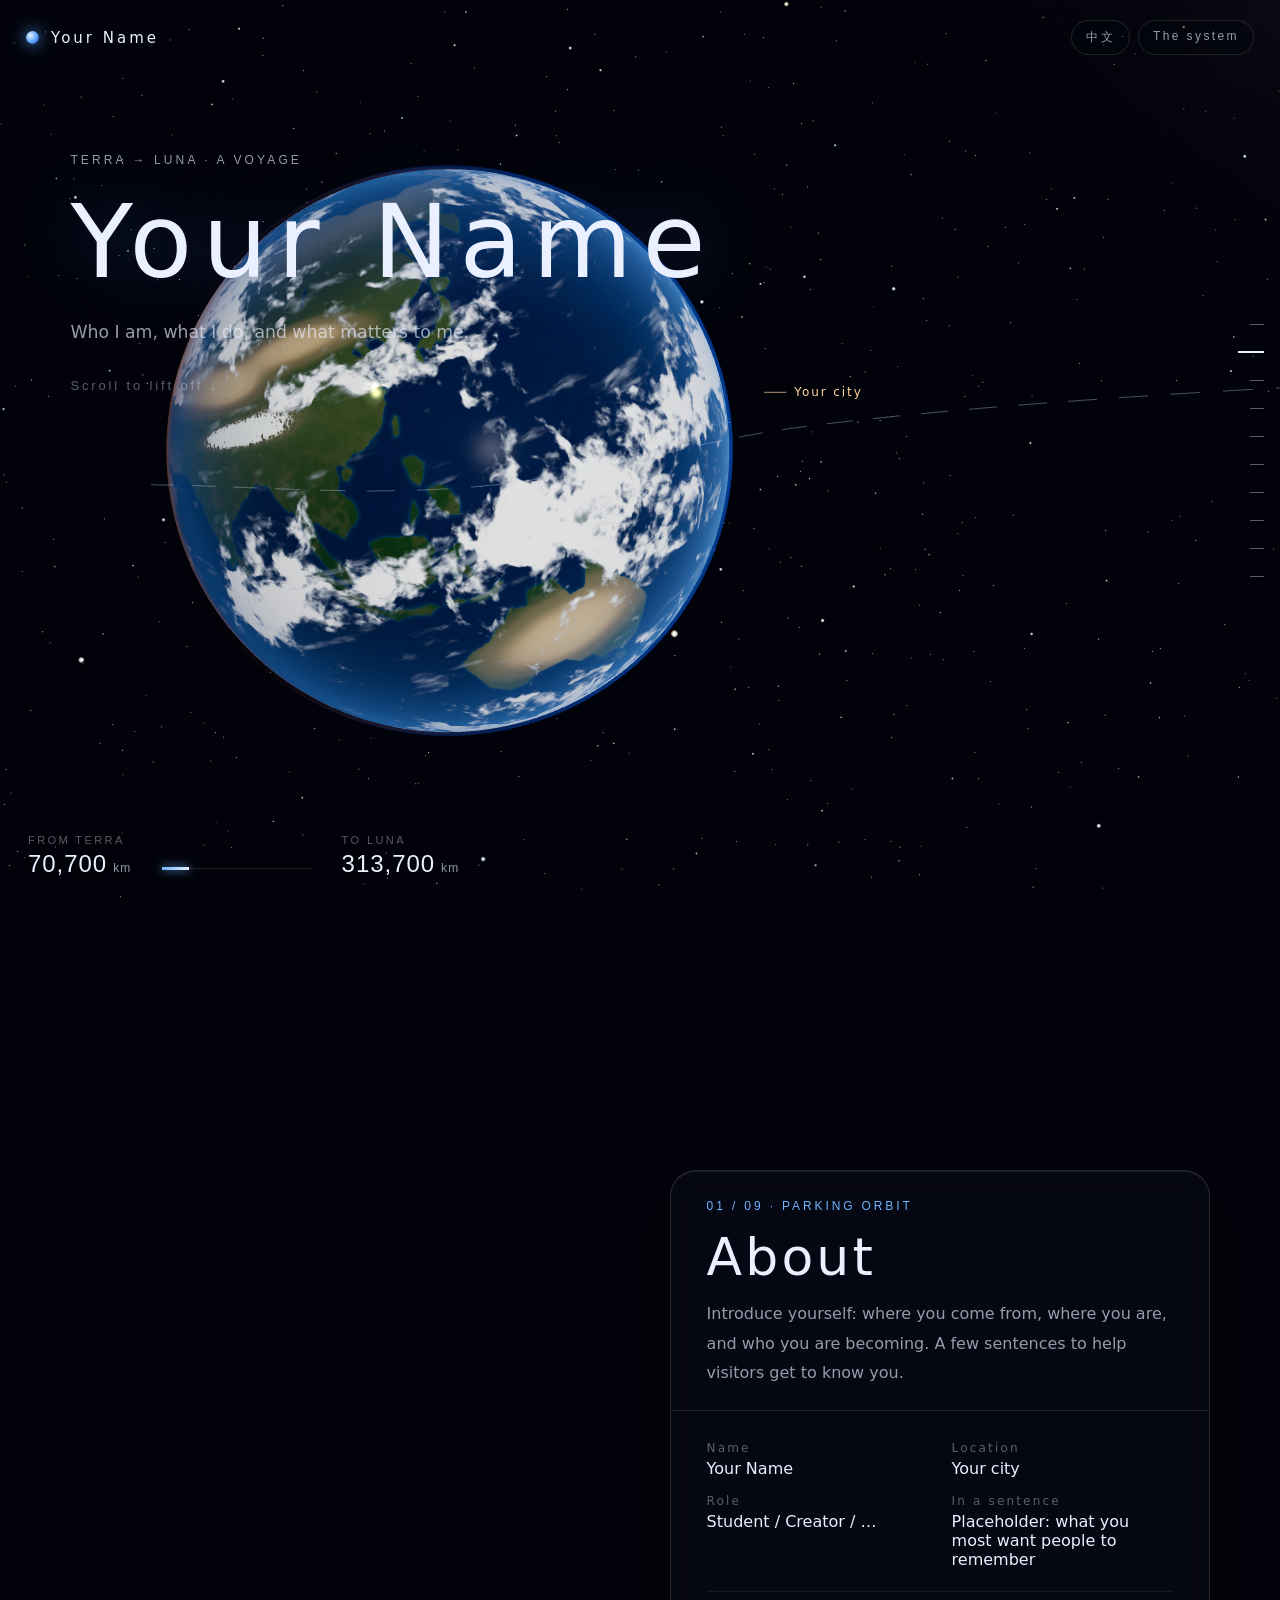
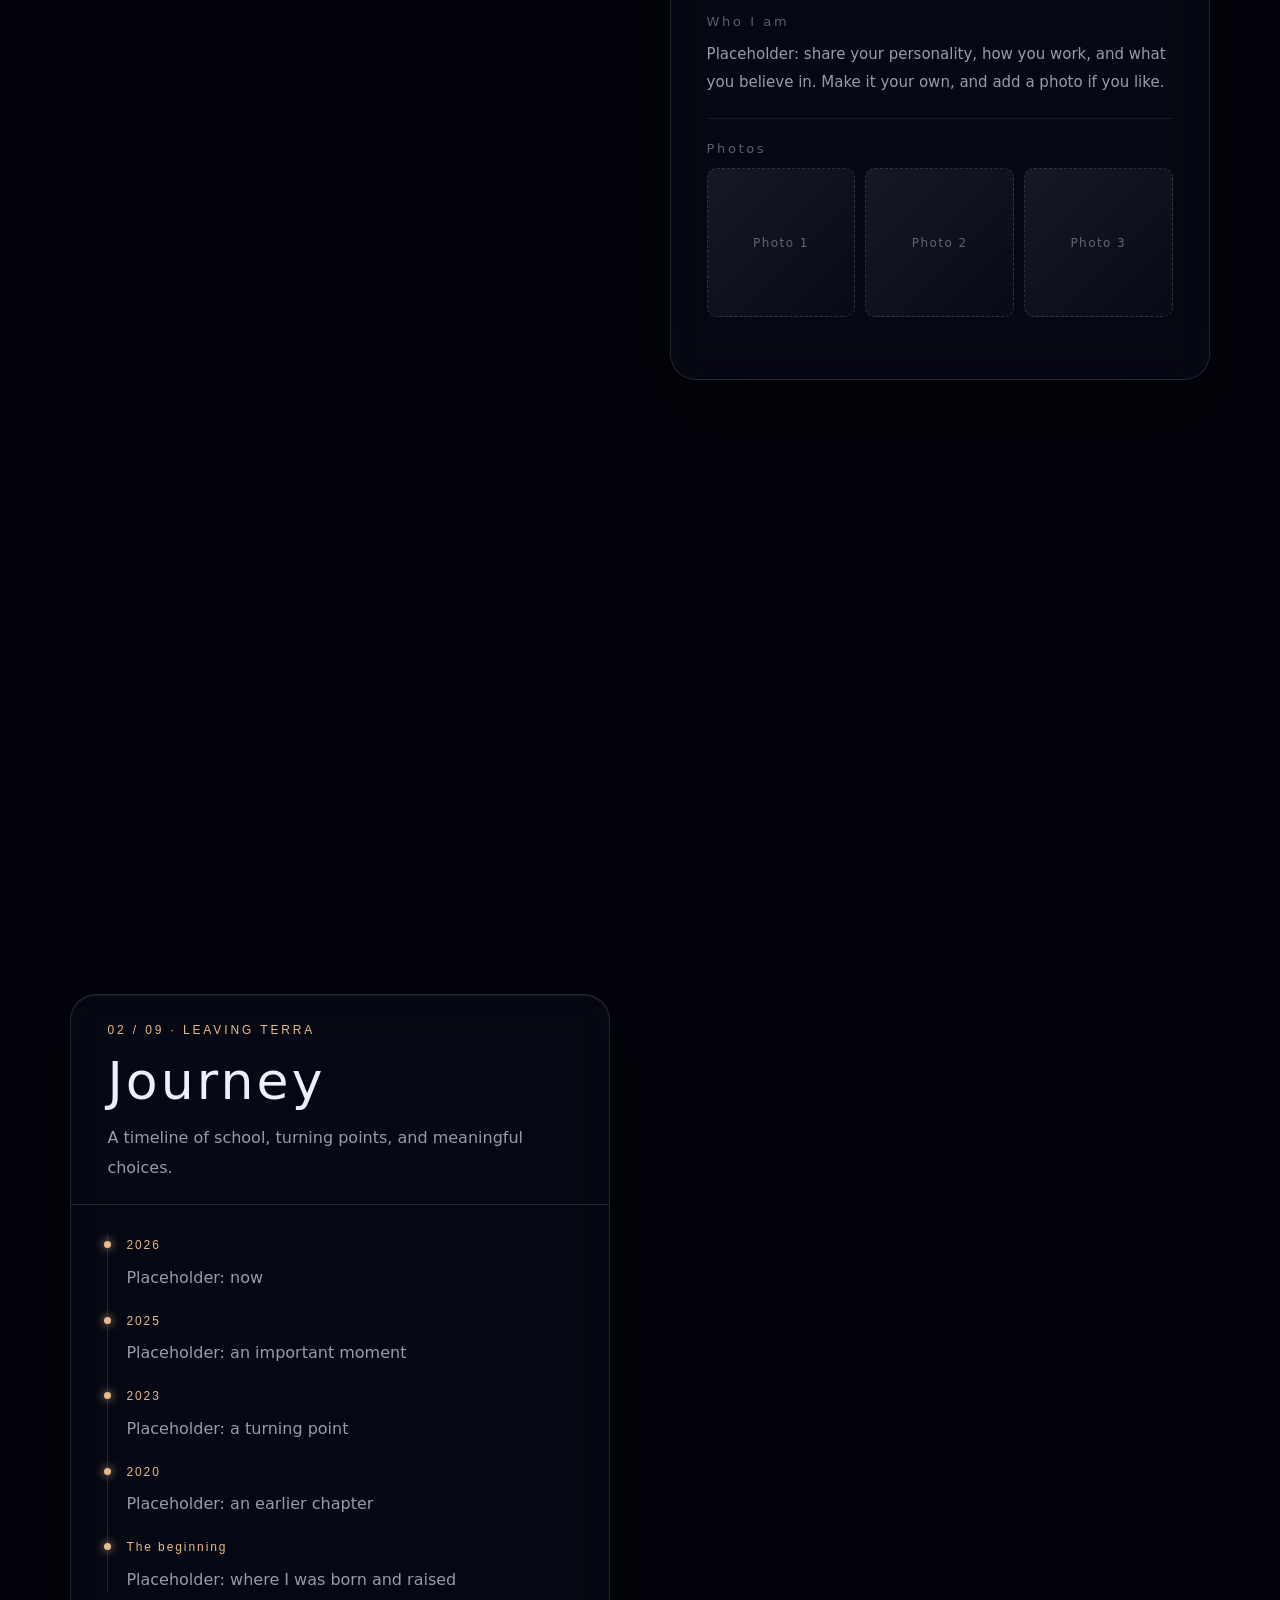
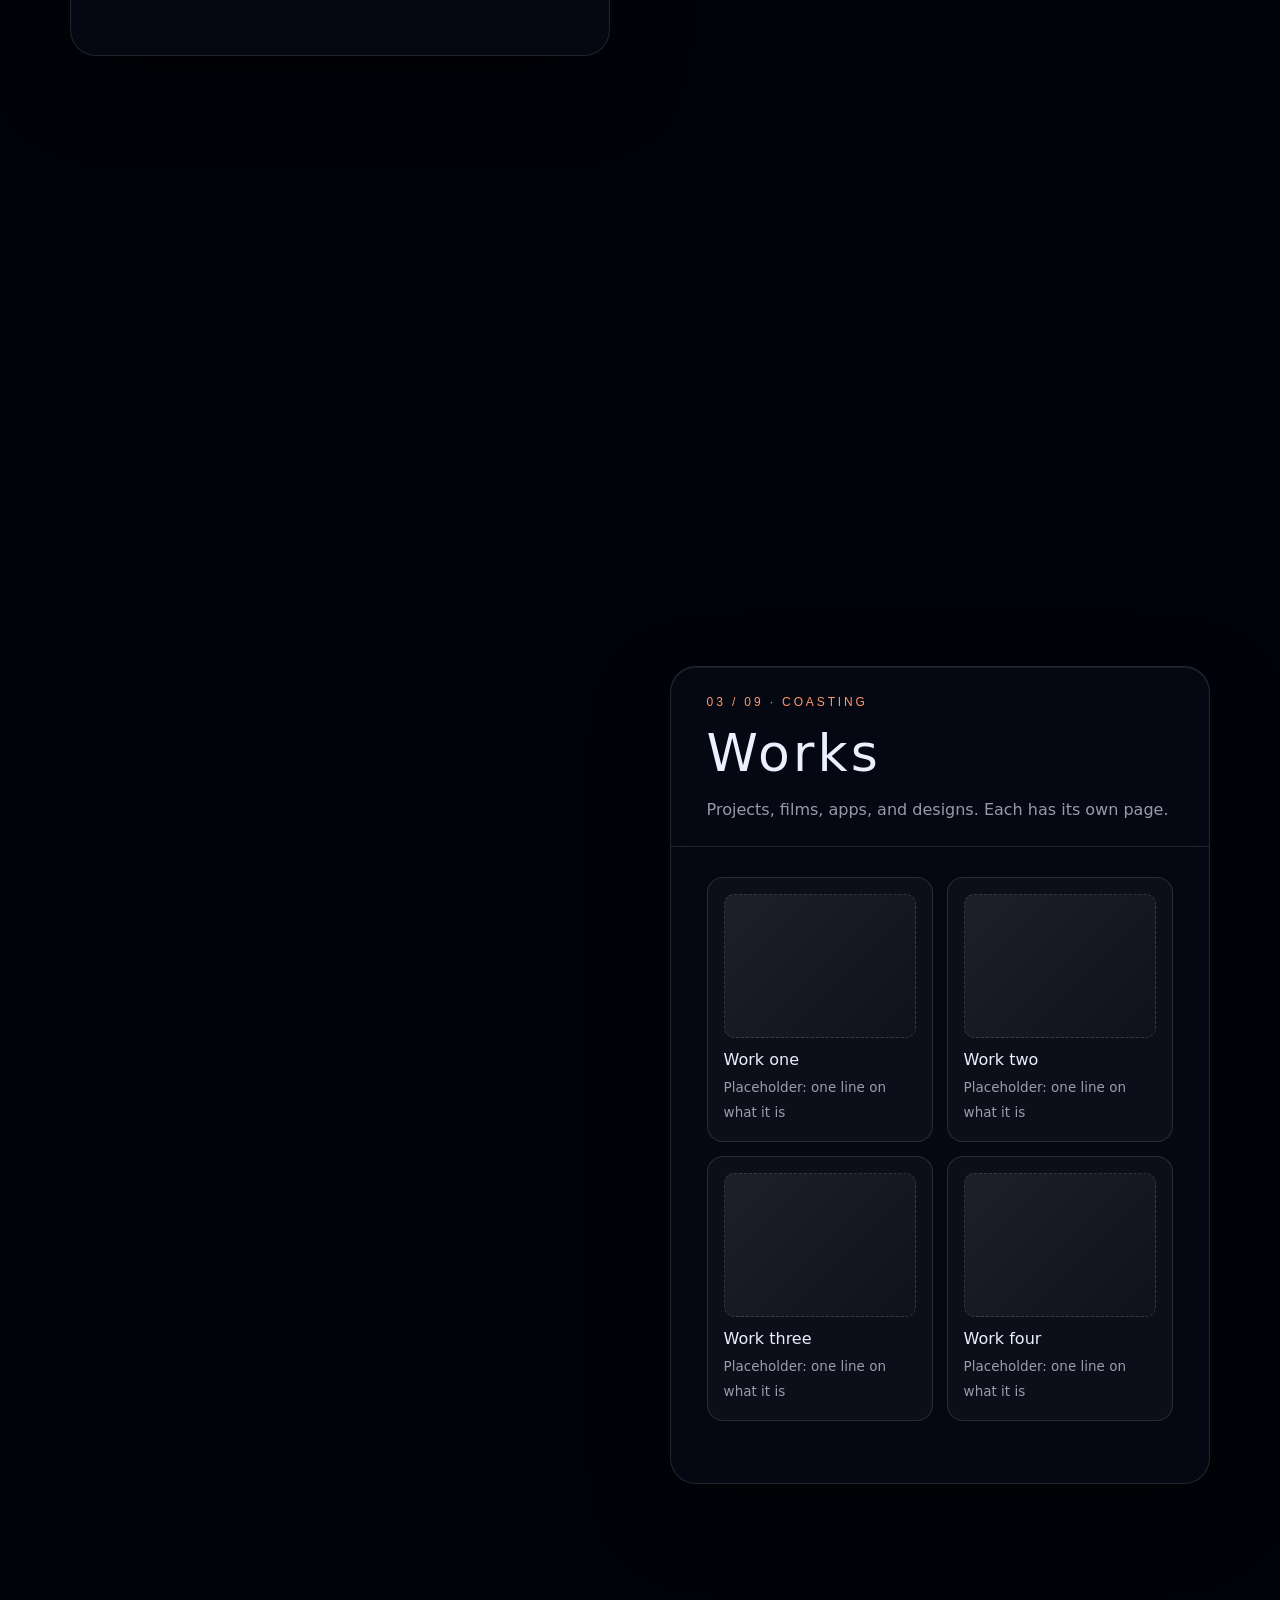
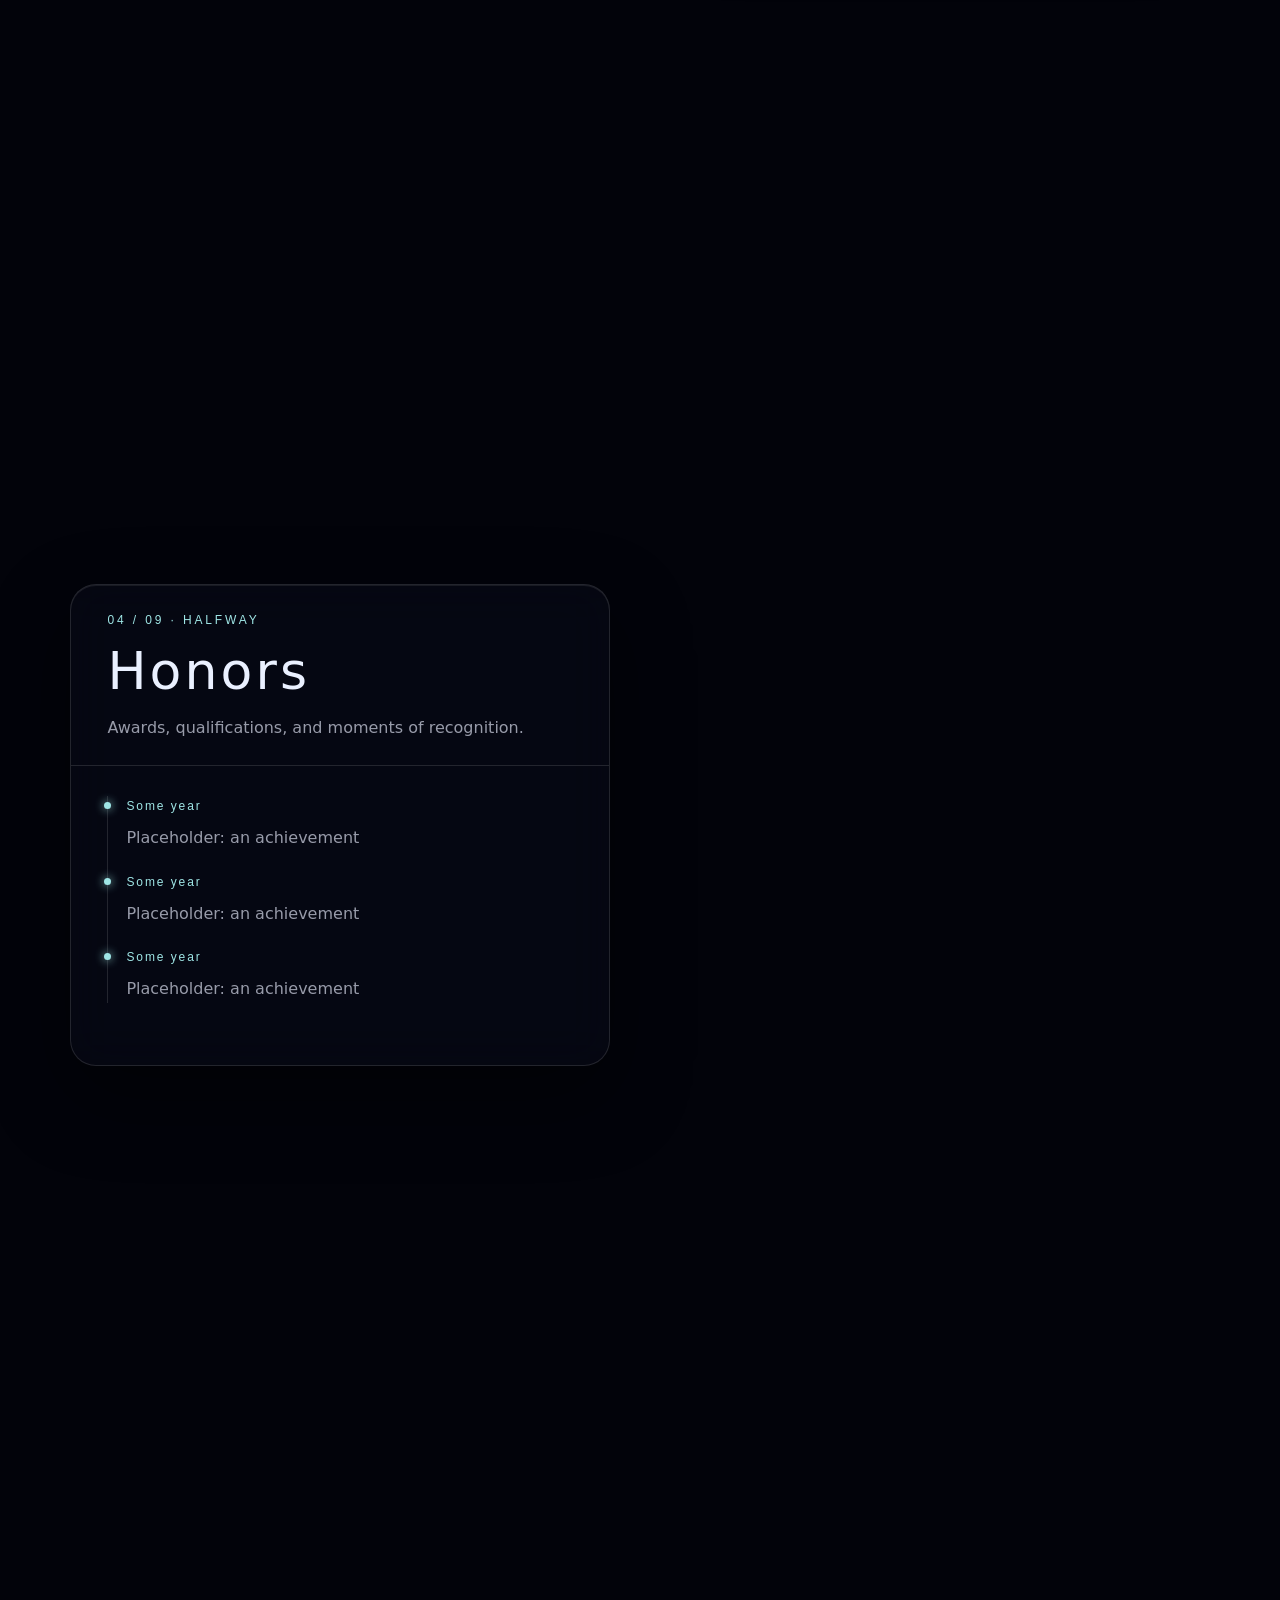
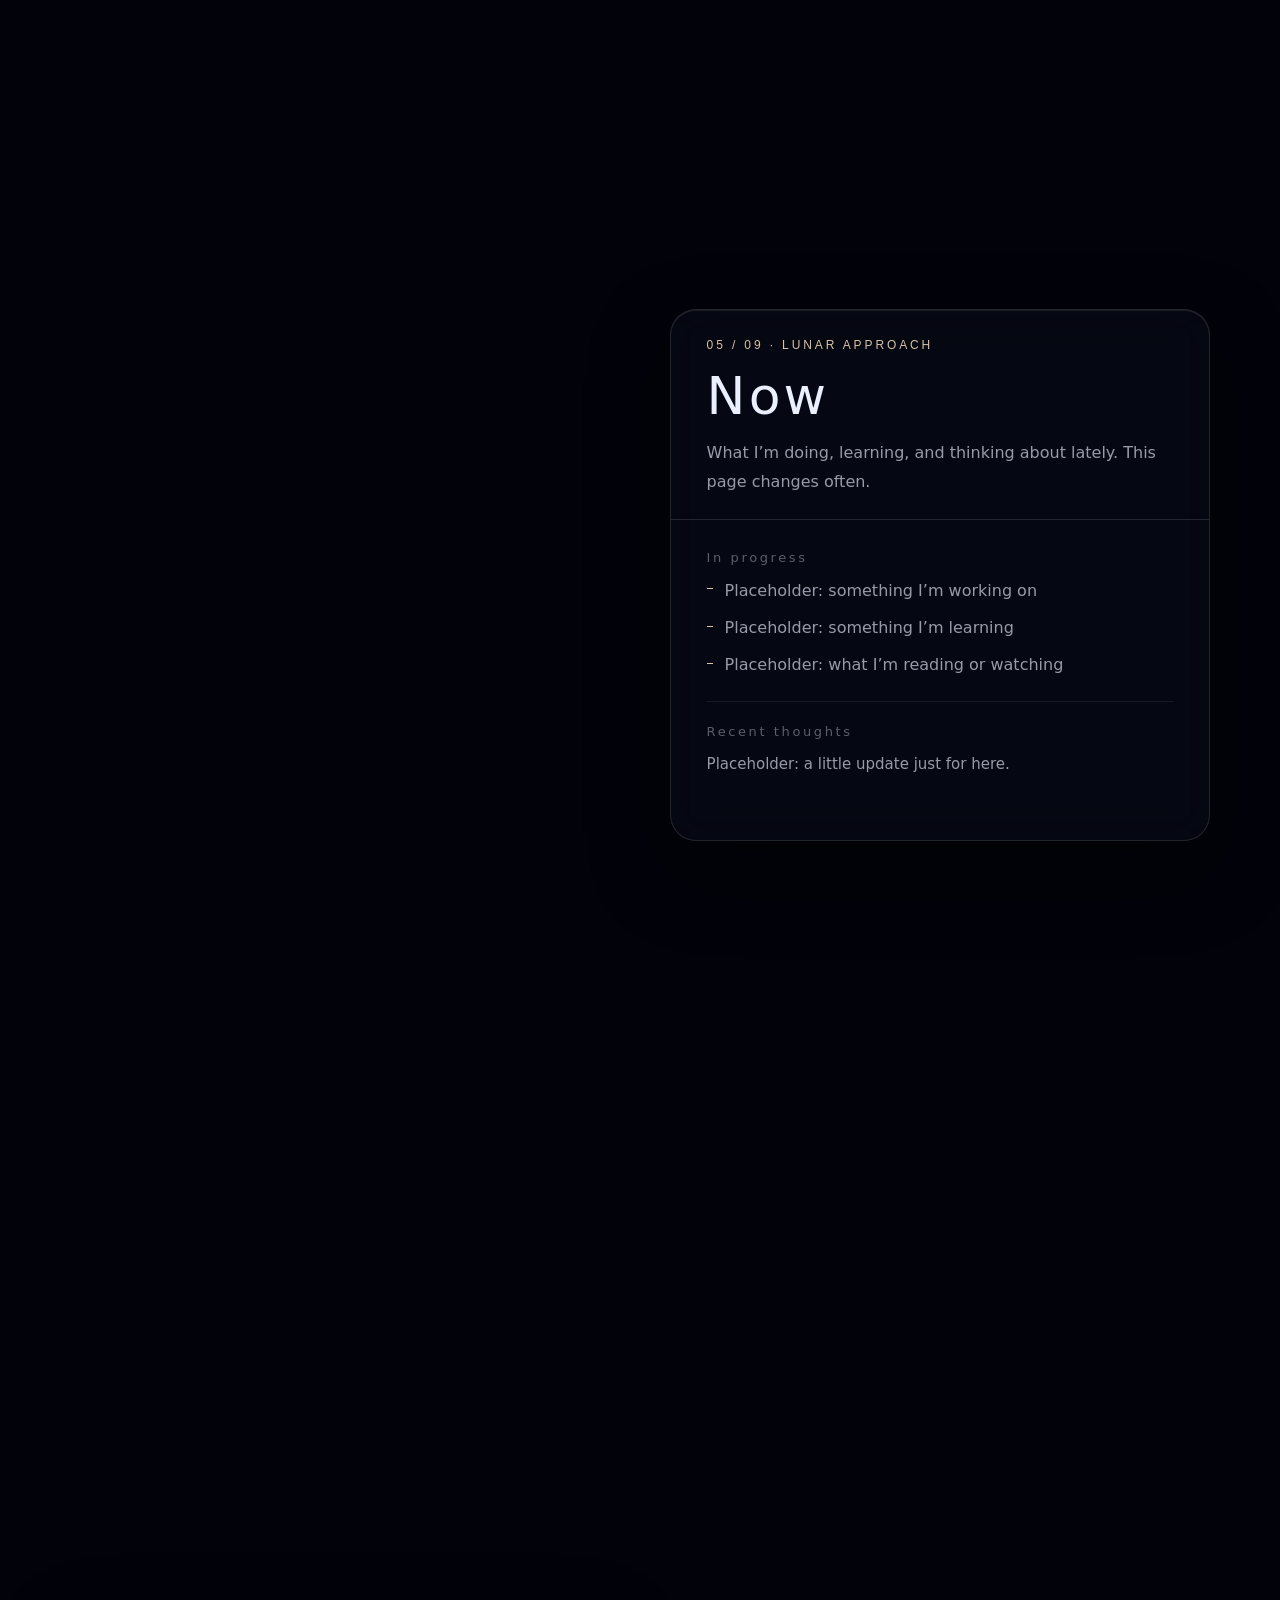
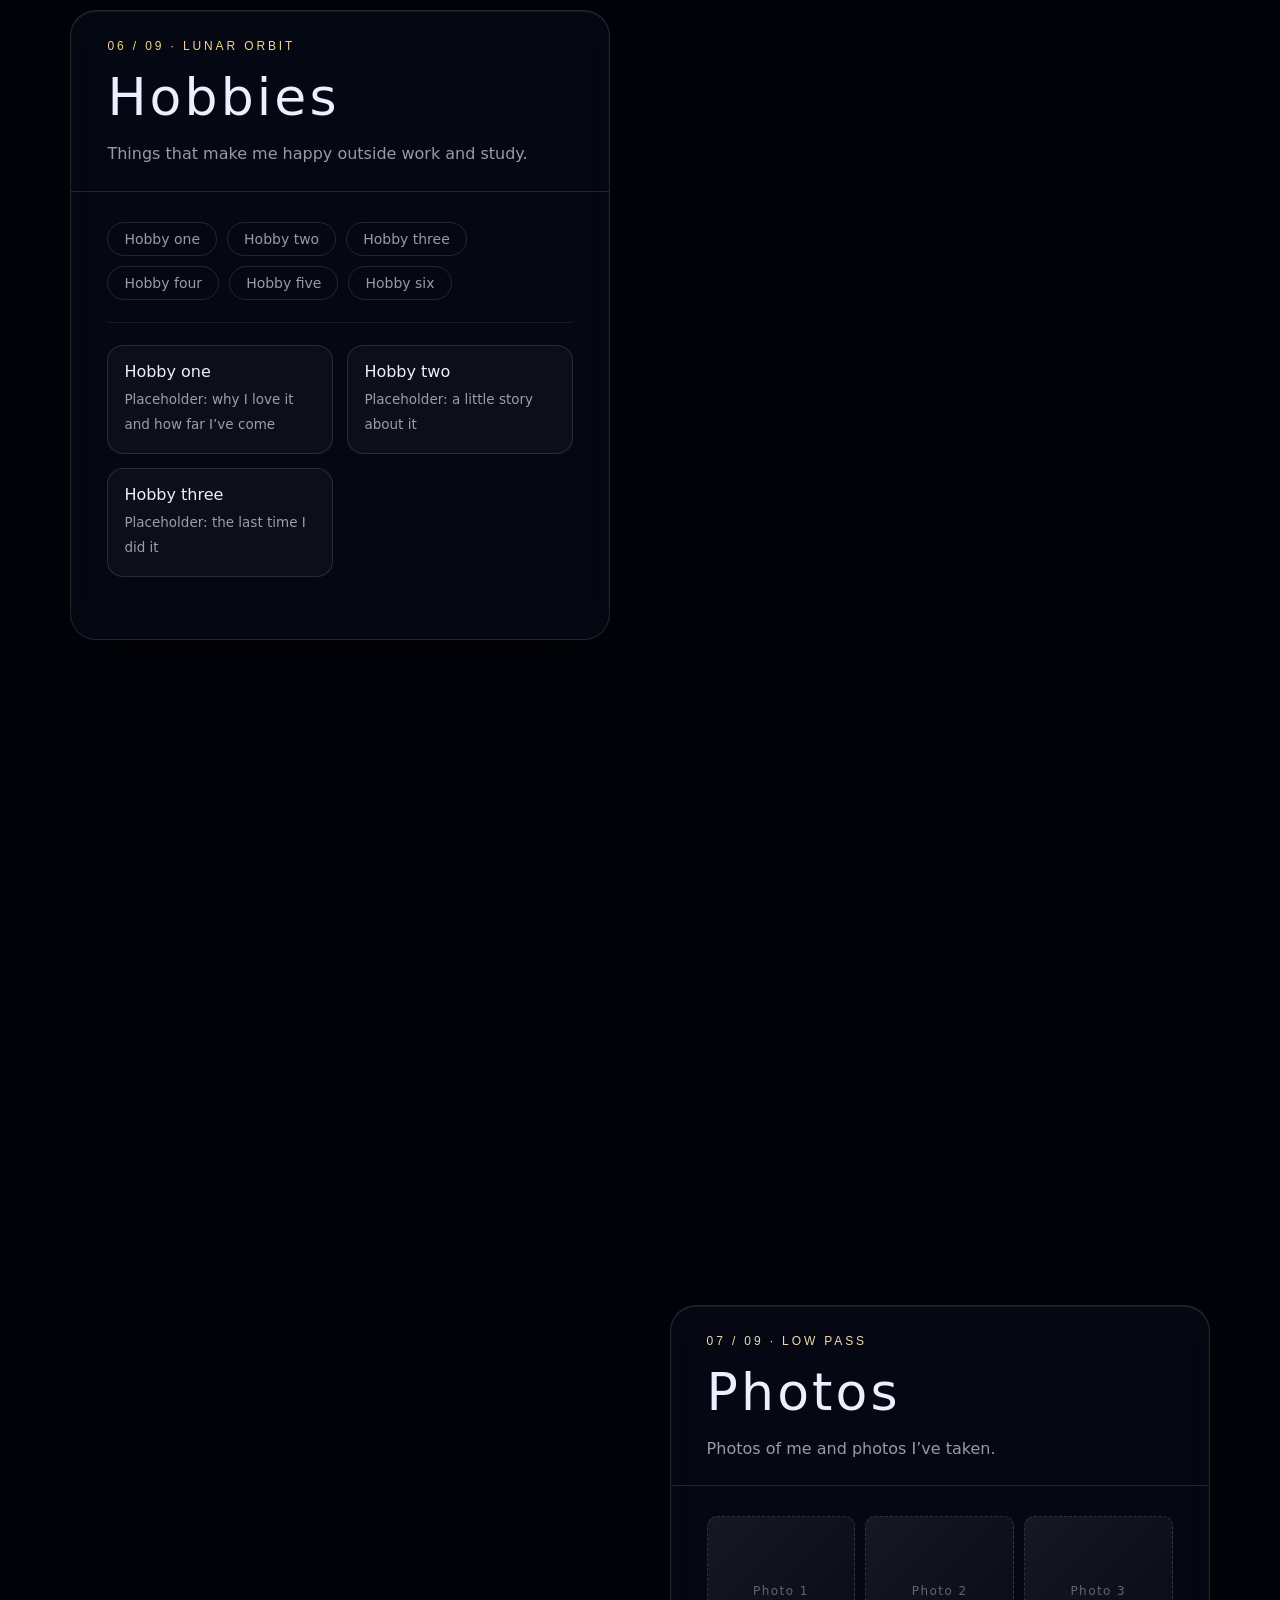
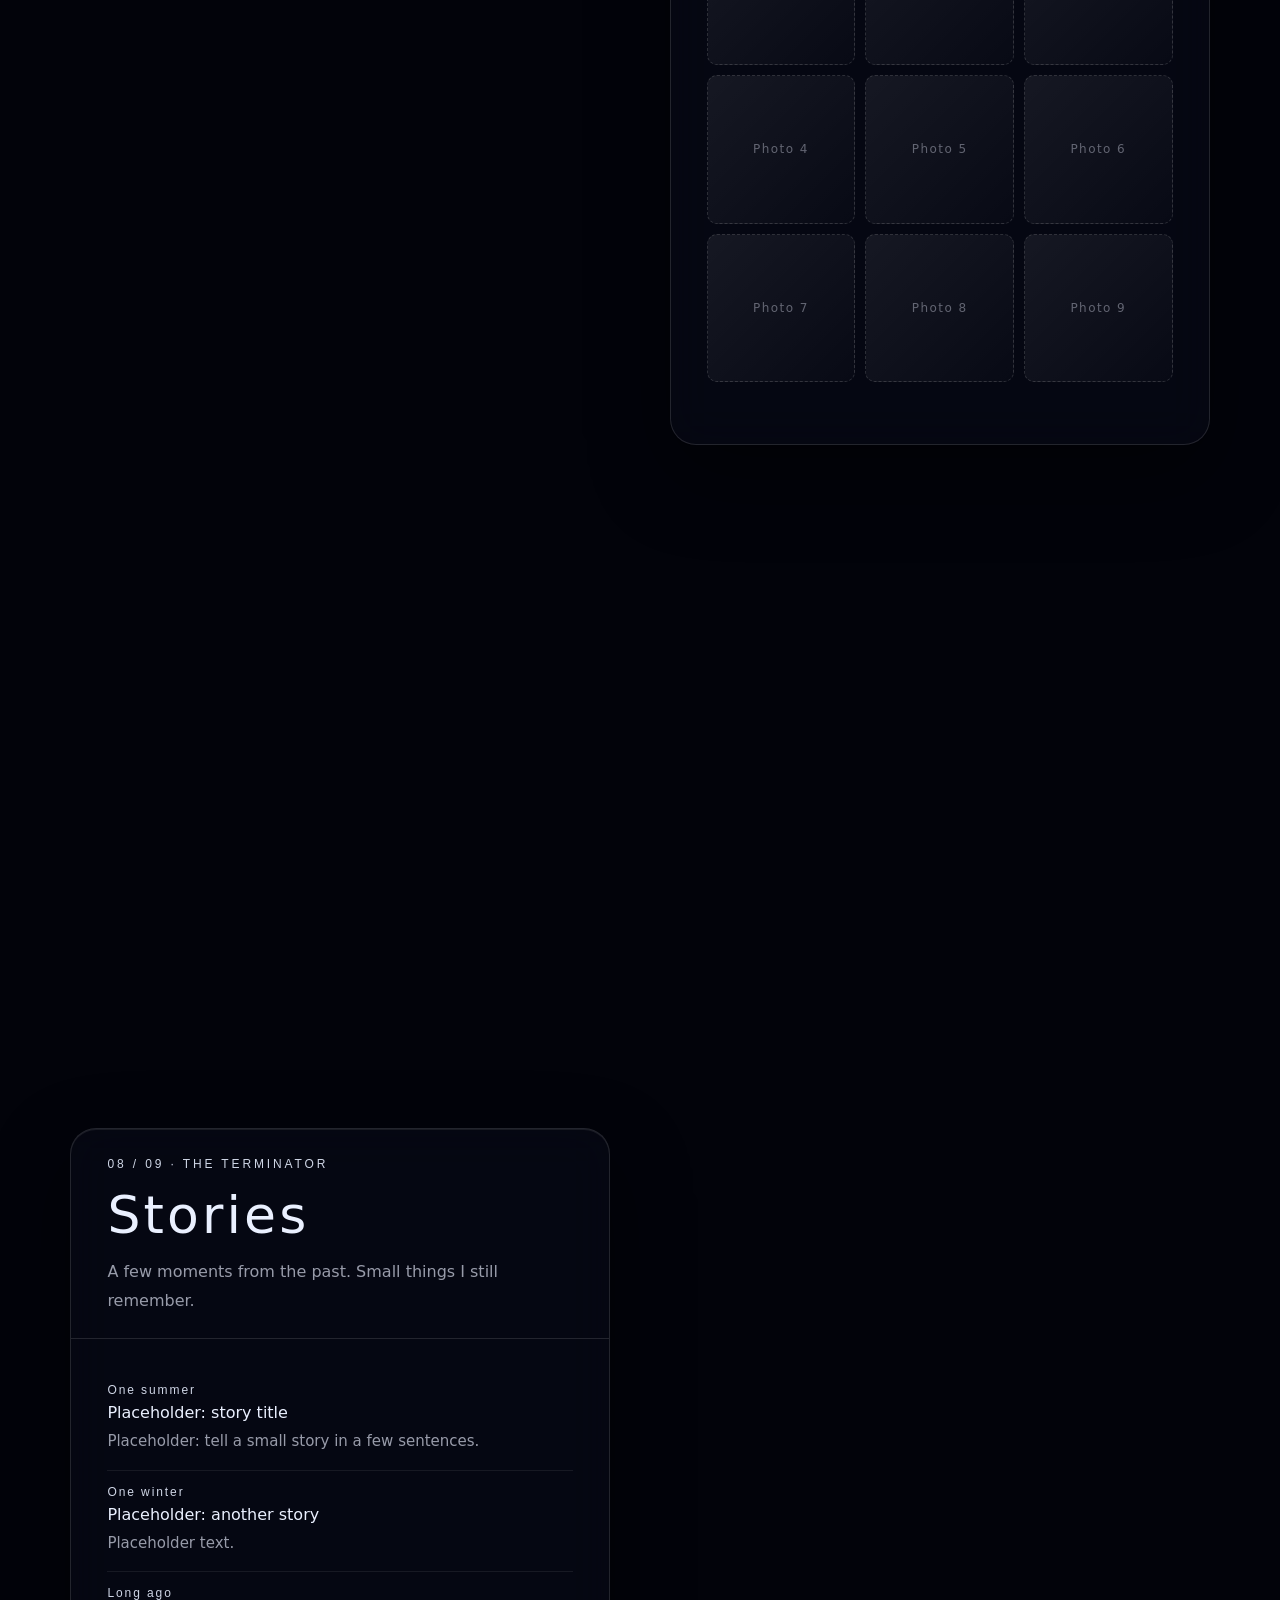
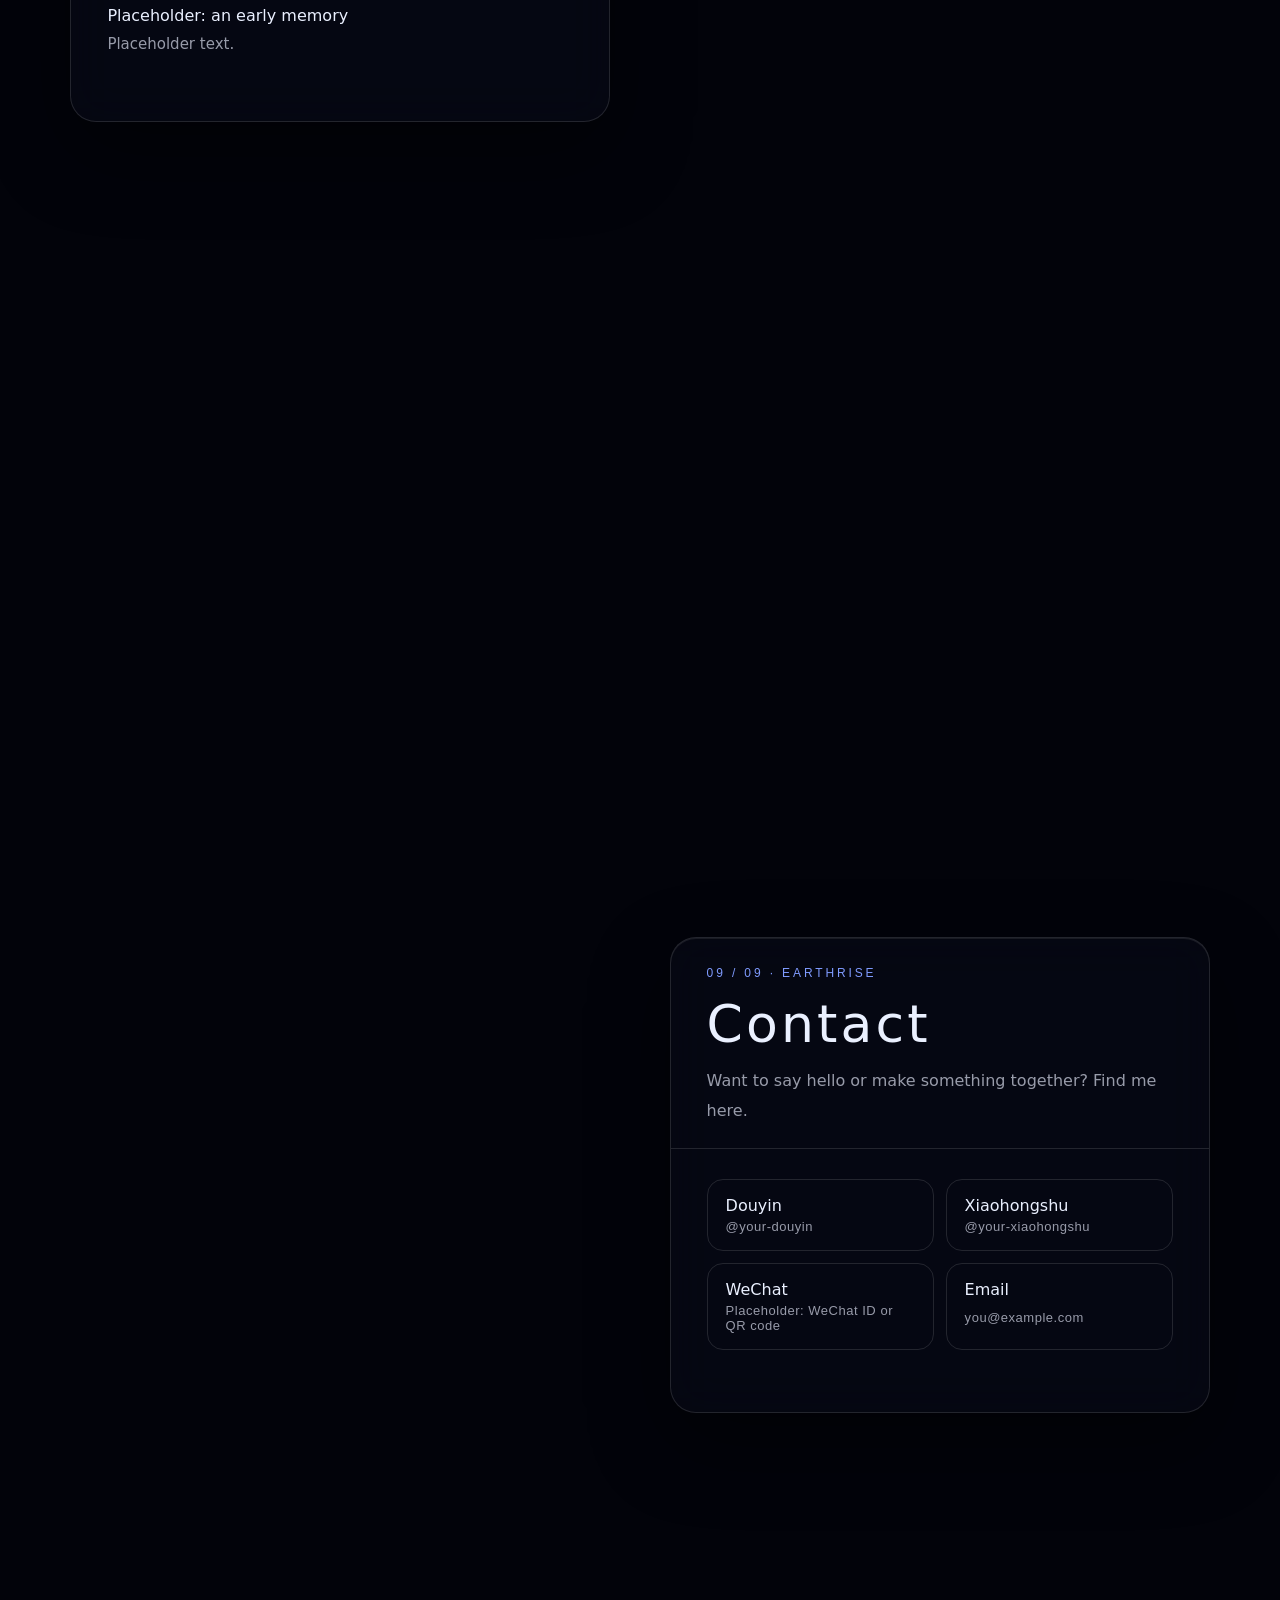
==== index.html @ d43f6152 "首次发布：宇宙风个人网站 - 首页《地月航线》：向下滚动从地球飞到月球，九段讲九个栏目 - 站内入口《星系》：每个栏目是一颗行星，点开飞过去 - 简体中文和英语可切换；文字目前都是占位  Co-Aut" ====
<!DOCTYPE html>
<html lang="zh-CN">
<head>
<meta charset="utf-8">
<meta name="viewport" content="width=device-width, initial-scale=1">
<title>你的名字 · Terra → Luna</title>
<meta name="description" content="你的名字的个人网站。一句话介绍自己：我是谁，在做什么，在意什么。">
<meta property="og:type" content="website">
<meta property="og:title" content="你的名字 · Terra → Luna">
<meta property="og:description" content="你的名字的个人网站。一句话介绍自己：我是谁，在做什么，在意什么。">
<meta name="theme-color" content="#02030a">
<link rel="icon" href="favicon.svg" type="image/svg+xml">
<link rel="stylesheet" href="lib/site.css">
<style>
  html, body { height: auto; }
  body { overflow-x: hidden; overflow-y: auto; }
  canvas#space { pointer-events: none; }
  #voyage { position: relative; z-index: 1; }

  .top { position: fixed; z-index: 6; top: 0; left: 0; right: 0; padding: 20px 26px; display: flex; justify-content: space-between; align-items: center; pointer-events: none; }
  .top > * { pointer-events: auto; }
  .mark { display: flex; align-items: center; gap: 12px; font-size: 15px; letter-spacing: .2em; }
  .mark i { width: 13px; height: 13px; border-radius: 50%; background: radial-gradient(circle at 35% 35%, #dff0ff, #5aa2ff 55%, #123a8a); box-shadow: 0 0 16px #5aa2ff; }
  .top nav { display: flex; gap: 8px; }
  .top nav a, .top nav button { font-family: var(--tech); font-size: 12px; letter-spacing: .2em; color: var(--dim); padding: 8px 14px; border: 1px solid var(--line); border-radius: 999px; background: rgba(4, 6, 14, .4); }
  .top nav a:hover, .top nav button:hover { color: var(--ink); border-color: rgba(255, 255, 255, .4); }

  .leg { min-height: 150vh; display: grid; align-items: center; padding: 0 clamp(18px, 5.5vw, 84px); }
  .leg.right { justify-items: end; } .leg.left { justify-items: start; }
  .leg.hero { min-height: 100vh; align-items: start; justify-items: start; padding-top: 17vh; }
  .hero h1 { font-size: clamp(48px, 8vw, 118px); font-weight: 200; letter-spacing: .1em; line-height: 1.08; margin: 20px 0 18px; text-shadow: 0 0 70px rgba(90, 150, 255, .35); }
  .hero .tagline { font-size: clamp(15px, 1.35vw, 19px); line-height: 1.9; color: var(--dim); max-width: 27em; }
  .hero .go { margin-top: 30px; font-family: var(--tech); font-size: 13px; letter-spacing: .22em; color: var(--faint); animation: bob 2.4s ease-in-out infinite; }
  @keyframes bob { 50% { transform: translateY(7px); color: var(--ink); } }

  .panel { width: min(540px, 44vw); border-radius: 26px; overflow: hidden; opacity: 0; transform: translateY(46px); transition: opacity .9s, transform 1s cubic-bezier(.2, .8, .2, 1); }
  .leg.in .panel { opacity: 1; transform: none; }
  .panel .sheet-head .eyebrow { display: none; }
  .panel .sheet-head { padding-top: 4px; } .panel .sheet-head h2 { margin-top: 10px; }
  .legno { font-family: var(--tech); font-size: 12px; letter-spacing: .24em; text-transform: uppercase; color: var(--tint); padding: 28px 36px 0; }

  .hud { position: fixed; z-index: 5; left: 28px; bottom: 22px; display: flex; gap: 30px; align-items: flex-end; font-family: var(--tech); pointer-events: none; text-shadow: 0 1px 12px #000; }
  .hud small { display: block; font-size: 11px; letter-spacing: .22em; color: var(--faint); margin-bottom: 4px; text-transform: uppercase; }
  .hud b { font-size: 24px; font-weight: 400; letter-spacing: .04em; font-variant-numeric: tabular-nums; }
  .hud em { font-style: normal; font-size: 12px; color: var(--dim); margin-left: 6px; letter-spacing: .1em; }
  .hud .bar { width: 150px; height: 1px; background: var(--line); position: relative; margin-bottom: 9px; }
  .hud .bar i { position: absolute; left: 0; top: -1px; height: 3px; width: 0; background: linear-gradient(90deg, #6fb4ff, #e9eefb); box-shadow: 0 0 10px #6fb4ff; }

  .rail { position: fixed; z-index: 5; right: 16px; top: 50%; transform: translateY(-50%); display: grid; gap: 2px; }
  .rail button { display: flex; flex-direction: row-reverse; align-items: center; gap: 10px; padding: 6px 0 6px 12px; font-size: 12px; letter-spacing: .14em; color: var(--dim); text-shadow: 0 1px 10px #000; }
  .rail i { width: 14px; height: 1px; background: var(--faint); transition: width .4s, background .4s; }
  .rail span { opacity: 0; transform: translateX(6px); transition: opacity .3s, transform .3s; white-space: nowrap; }
  .rail button:hover span { opacity: 1; transform: none; }
  .rail button.on i { width: 26px; height: 2px; background: var(--ink); }

  .pin { position: fixed; z-index: 2; left: 0; top: 0; font-size: 12px; letter-spacing: .16em; color: var(--gold); white-space: nowrap; opacity: 0; transition: opacity .5s; pointer-events: none; text-shadow: 0 1px 8px #000; }
  .pin.on { opacity: 1; }
  .pin::before { content: ""; display: inline-block; width: 22px; height: 1px; background: var(--gold); vertical-align: middle; margin-right: 8px; opacity: .7; }

  .loader { position: fixed; inset: 0; z-index: 9; background: var(--bg); display: grid; place-items: center; align-content: center; gap: 18px; transition: opacity 1.2s .2s, visibility 0s 1.4s; font-size: 13px; letter-spacing: .3em; color: var(--dim); }
  .loader i { width: 46px; height: 46px; border-radius: 50%; border: 1px solid var(--line); border-top-color: #8fc0ff; animation: spin 1.1s linear infinite; }
  body.ready .loader { opacity: 0; visibility: hidden; }
  @keyframes spin { to { transform: rotate(1turn); } }

  @media (max-width: 760px) {
    .top { padding: 14px 16px; }
    .leg { min-height: 170vh; padding: 0 12px; }
    .leg.hero { min-height: 100vh; padding: 15vh 22px 0; }
    .panel { width: 100%; }
    .legno { padding: 22px 22px 0; }
    .rail { display: none; }
    .hud { left: 0; right: 0; bottom: 0; gap: 18px; padding: 30px 16px 12px; background: linear-gradient(to top, rgba(2, 3, 10, .94) 45%, transparent); }
    .hud b { font-size: 18px; } .hud .bar { flex: 1; width: auto; }
  }
</style>
</head>
<body>
<canvas id="space"></canvas>

<header class="top">
  <a class="mark" href="#top"><i></i><span id="mark-name"></span></a>
  <nav><button id="lang" type="button"></button><a href="system.html" id="hub"></a></nav>
</header>

<main id="voyage"></main>
<div class="pin" id="pin"></div>
<nav class="rail" id="rail" aria-label="航线"></nav>
<aside class="hud" aria-hidden="true">
  <div><small id="h-la"></small><b id="h-from">0</b><em>km</em></div>
  <div class="bar"><i id="h-bar"></i></div>
  <div><small id="h-lb"></small><b id="h-to">384,400</b><em>km</em></div>
</aside>

<div class="loader"><i></i><span id="loading"></span></div>
<script type="module" src="b.js"></script>
</body>
</html>
---- lib/site.css ----
/* 共用的界面基础：颜色、字体、内容面板。各方案只在这上面加自己的布局。 */
:root {
  --bg: #02030a; --ink: #eaf0ff; --dim: rgba(234, 240, 255, .64); --faint: rgba(234, 240, 255, .38);
  --line: rgba(255, 255, 255, .12); --glass: rgba(9, 12, 24, .58); --gold: #ffd49a; --tint: #8fb8ff;
  --sans: "PingFang SC", "HarmonyOS Sans SC", "Noto Sans SC", "Microsoft YaHei UI", "Microsoft YaHei", system-ui, sans-serif;
  --tech: "Bahnschrift", "DIN Alternate", "Avenir Next Condensed", "Roboto Condensed", "Noto Sans SC", sans-serif;
}
* { box-sizing: border-box; margin: 0; }
html, body { height: 100%; background: var(--bg); color: var(--ink); font-family: var(--sans); -webkit-font-smoothing: antialiased; }
body { overflow: hidden; }
a { color: inherit; text-decoration: none; }
button { font: inherit; color: inherit; background: none; border: 0; cursor: pointer; }
canvas#space { position: fixed; inset: 0; width: 100%; height: 100%; display: block; touch-action: none; }
.eyebrow { font-family: var(--tech); font-size: 12px; letter-spacing: .26em; text-transform: uppercase; color: var(--dim); display: flex; align-items: center; gap: 10px; }
.dot { width: 8px; height: 8px; border-radius: 50%; background: var(--tint); box-shadow: 0 0 12px var(--tint); flex: none; }

/* 玻璃：只用在浮在画面上的导航和内容面板 */
.glass { background: var(--glass); border: 1px solid var(--line); -webkit-backdrop-filter: blur(22px) saturate(140%); backdrop-filter: blur(22px) saturate(140%);
  box-shadow: inset 0 1px 0 rgba(255, 255, 255, .08), 0 30px 80px rgba(0, 0, 0, .45); }

/* 内容面板里的内容 */
.sheet-head { padding: 34px 36px 22px; border-bottom: 1px solid var(--line); }
.sheet-head h2 { font-size: clamp(34px, 4.2vw, 52px); font-weight: 300; letter-spacing: .06em; margin: 14px 0 12px; }
.sheet-head .lead { color: var(--dim); font-size: 16px; line-height: 1.85; max-width: 34em; }
.sheet-body { padding: 8px 36px 40px; }
.block { padding: 22px 0; border-bottom: 1px solid rgba(255, 255, 255, .07); }
.block:last-child { border-bottom: 0; }
.block h3 { font-size: 13px; font-weight: 500; letter-spacing: .2em; color: var(--faint); margin-bottom: 12px; }
.block p { color: var(--dim); line-height: 1.85; font-size: 15px; }
.facts { display: grid; grid-template-columns: 1fr 1fr; gap: 16px 24px; }
.facts dt { font-size: 12px; letter-spacing: .18em; color: var(--faint); margin-bottom: 4px; }
.facts dd { margin: 0; font-size: 16px; }
ul.plain { list-style: none; padding: 0; display: grid; gap: 10px; }
ul.plain li { padding-left: 18px; position: relative; color: var(--dim); line-height: 1.7; }
ul.plain li::before { content: ""; position: absolute; left: 0; top: .72em; width: 6px; height: 1px; background: var(--tint); }
.tags { display: flex; flex-wrap: wrap; gap: 10px; }
.tags span { padding: 8px 16px; border: 1px solid var(--line); border-radius: 999px; font-size: 14px; color: var(--dim); }
.cards { display: grid; grid-template-columns: repeat(auto-fill, minmax(200px, 1fr)); gap: 14px; }
.card { border: 1px solid var(--line); border-radius: 16px; padding: 16px; background: rgba(255, 255, 255, .03); transition: transform .35s, border-color .35s; }
.card:hover { transform: translateY(-3px); border-color: rgba(255, 255, 255, .28); }
.card h4, .story h4 { font-size: 16px; font-weight: 500; margin-bottom: 6px; }
.card p { font-size: 13.5px; }
.ph { aspect-ratio: 4 / 3; border-radius: 10px; margin-bottom: 12px; display: grid; place-items: center; color: var(--faint); font-size: 12px; letter-spacing: .12em;
  background: linear-gradient(135deg, rgba(255, 255, 255, .07), rgba(255, 255, 255, .015)); border: 1px dashed rgba(255, 255, 255, .14); }
.ph i { font-style: normal; }
.gallery { display: grid; grid-template-columns: repeat(3, 1fr); gap: 10px; }
.gallery .ph { margin: 0; aspect-ratio: 1; }
.story { padding: 14px 0; border-bottom: 1px solid rgba(255, 255, 255, .07); }
.story:last-child { border-bottom: 0; padding-bottom: 0; }
.when { font-family: var(--tech); font-size: 12px; letter-spacing: .16em; color: var(--tint); display: block; margin-bottom: 6px; }
.timeline { list-style: none; padding: 0 0 0 18px; border-left: 1px solid var(--line); display: grid; gap: 20px; }
.timeline li { position: relative; display: grid; gap: 2px; color: var(--dim); line-height: 1.7; }
.timeline li::before { content: ""; position: absolute; left: -22px; top: 6px; width: 7px; height: 7px; border-radius: 50%; background: var(--tint); box-shadow: 0 0 10px var(--tint); }
.links { display: grid; grid-template-columns: 1fr 1fr; gap: 12px; }
.links a { display: grid; gap: 4px; padding: 16px 18px; border: 1px solid var(--line); border-radius: 16px; transition: border-color .3s, background .3s; }
.links a:hover { border-color: var(--tint); background: rgba(255, 255, 255, .05); }
.links b { font-weight: 500; font-size: 16px; }
.links span { color: var(--dim); font-size: 13px; font-family: var(--tech); letter-spacing: .04em; }
@media (max-width: 760px) {
  .sheet-head { padding: 22px 22px 16px; } .sheet-body { padding: 4px 22px 30px; }
  .facts, .links { grid-template-columns: 1fr; } .gallery { gap: 8px; }
}
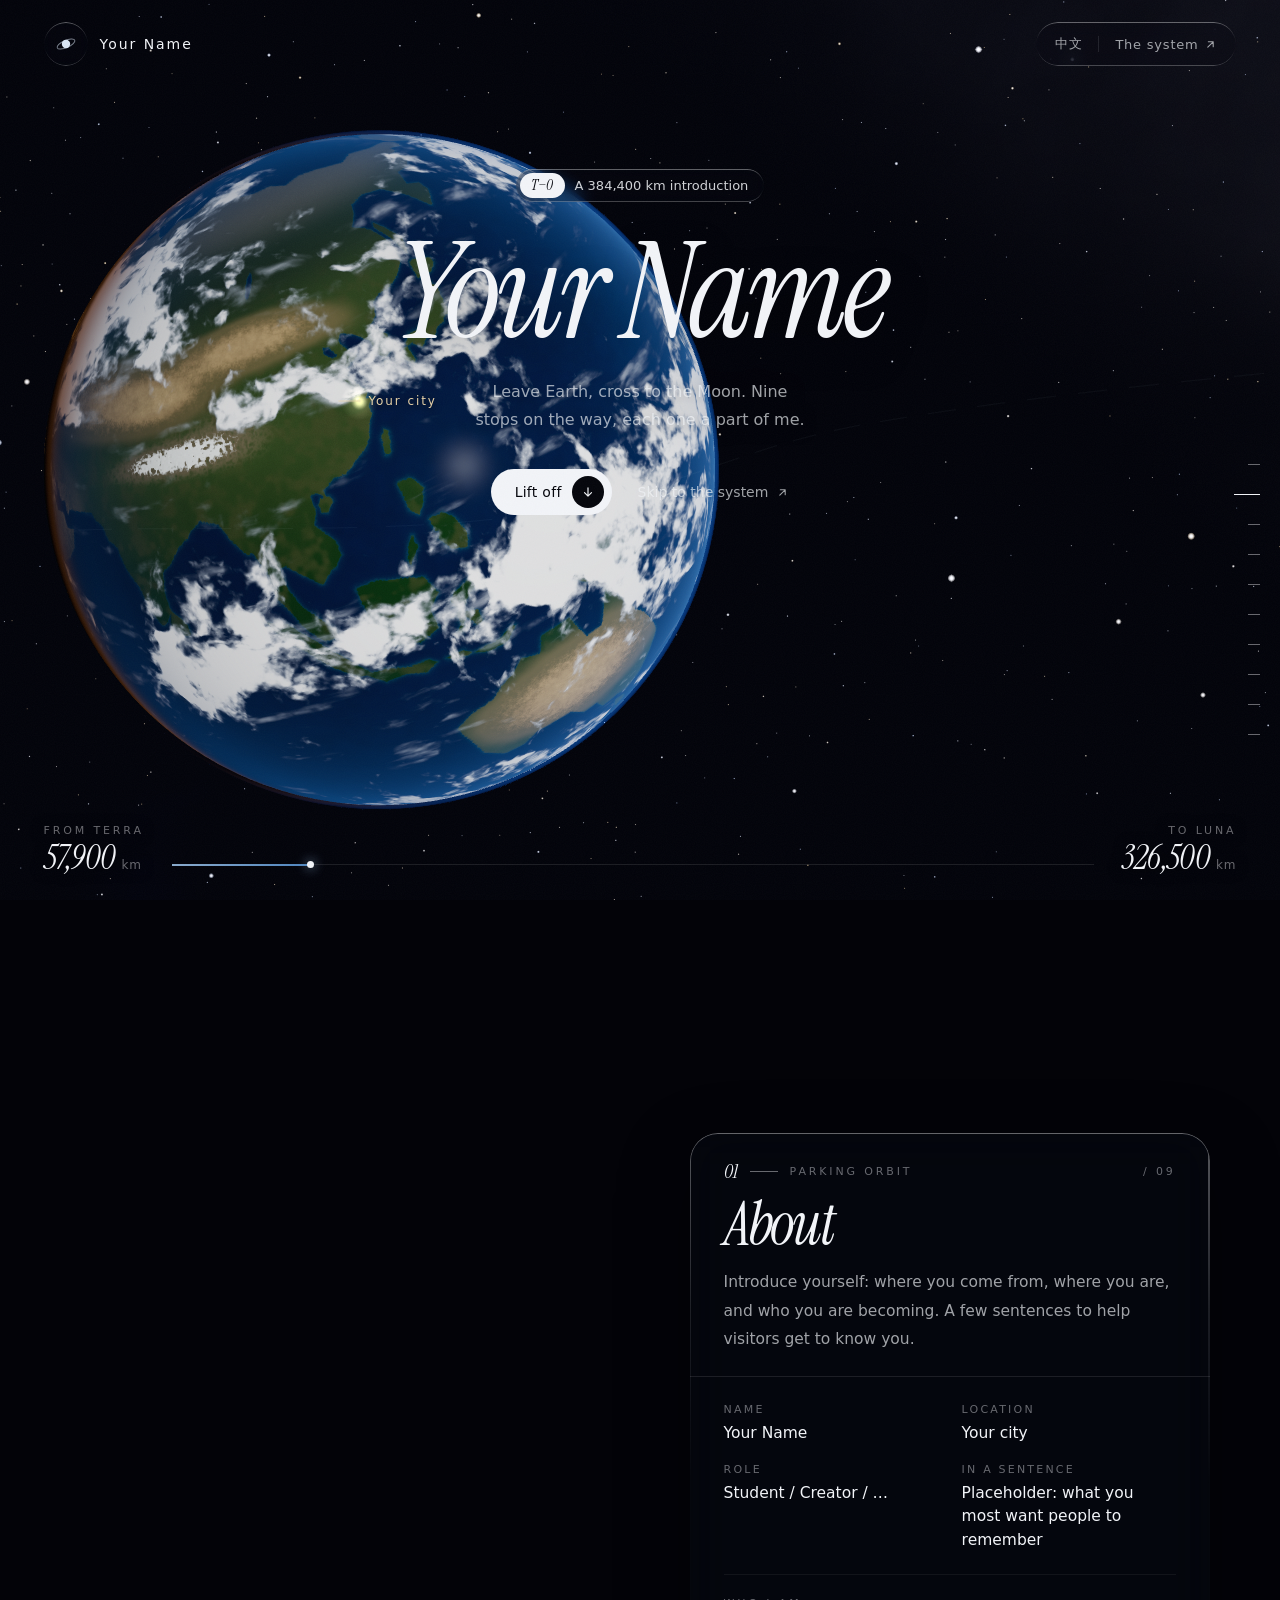
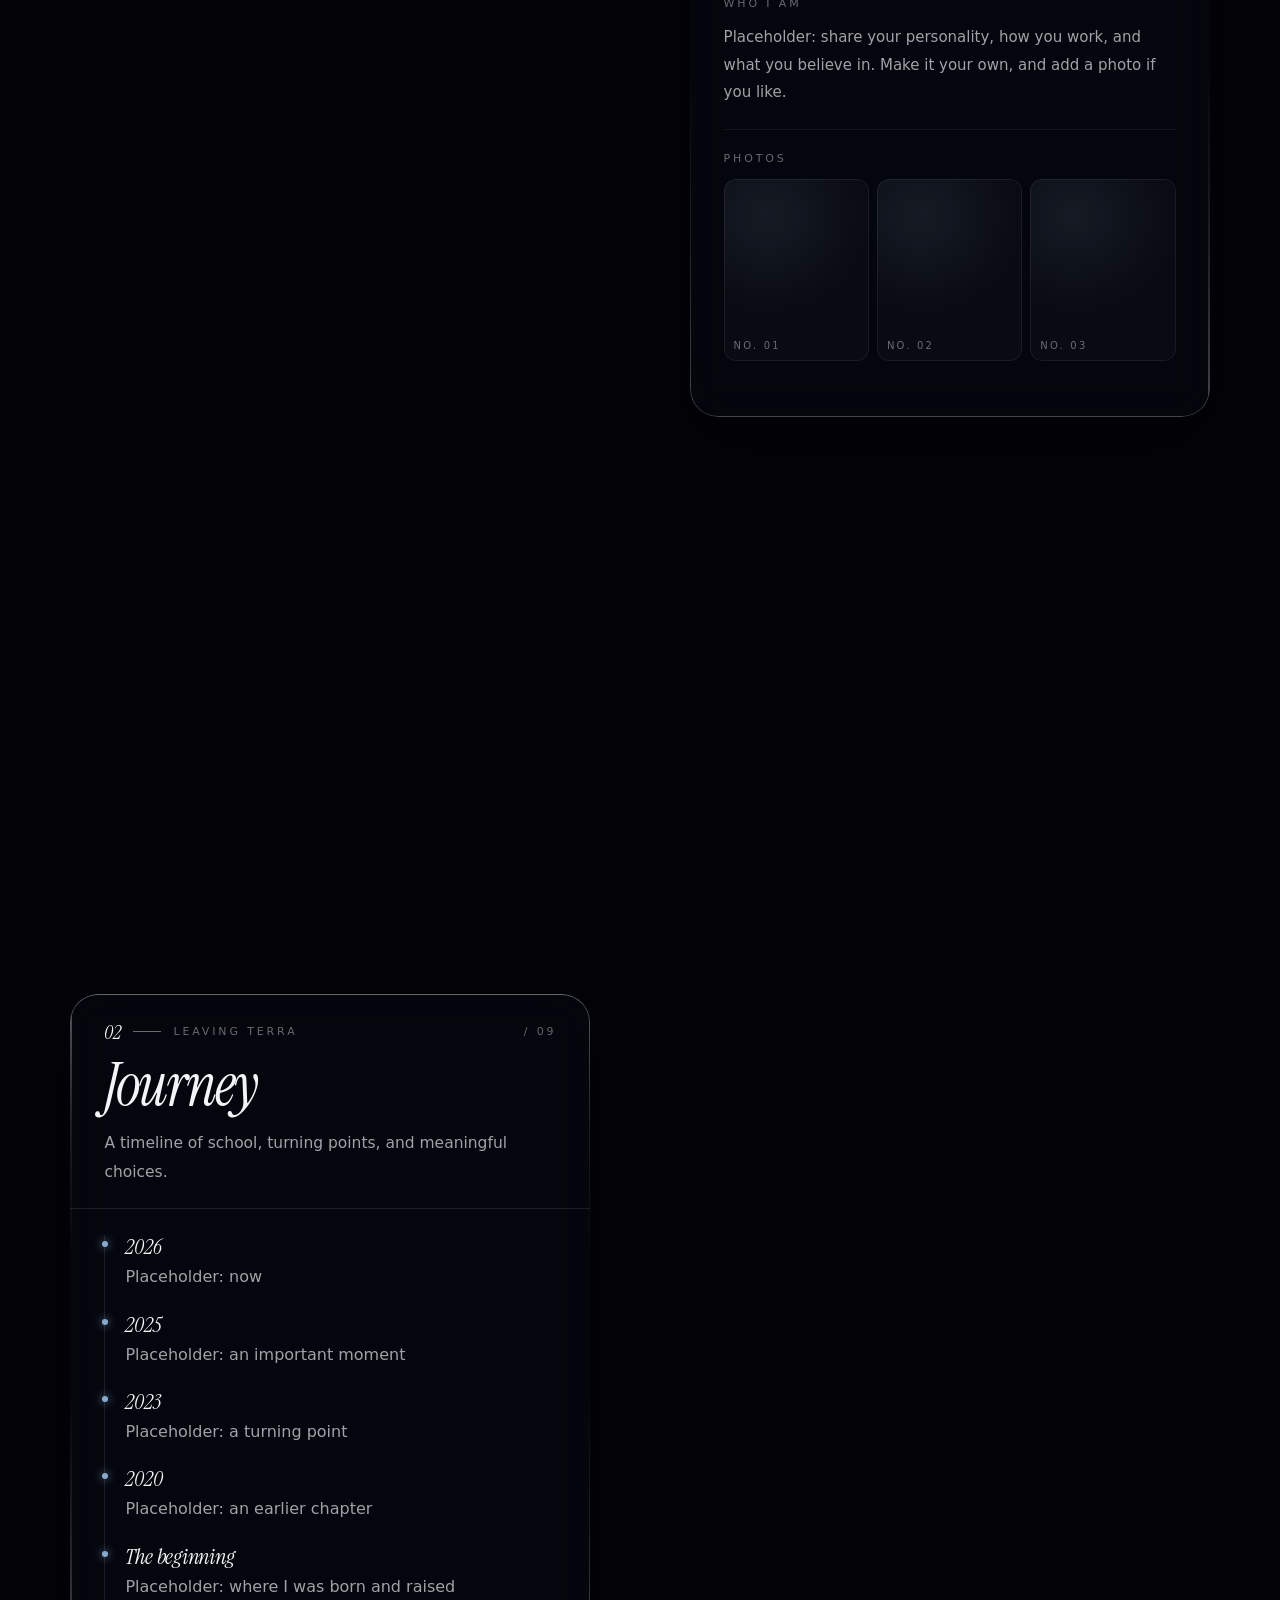
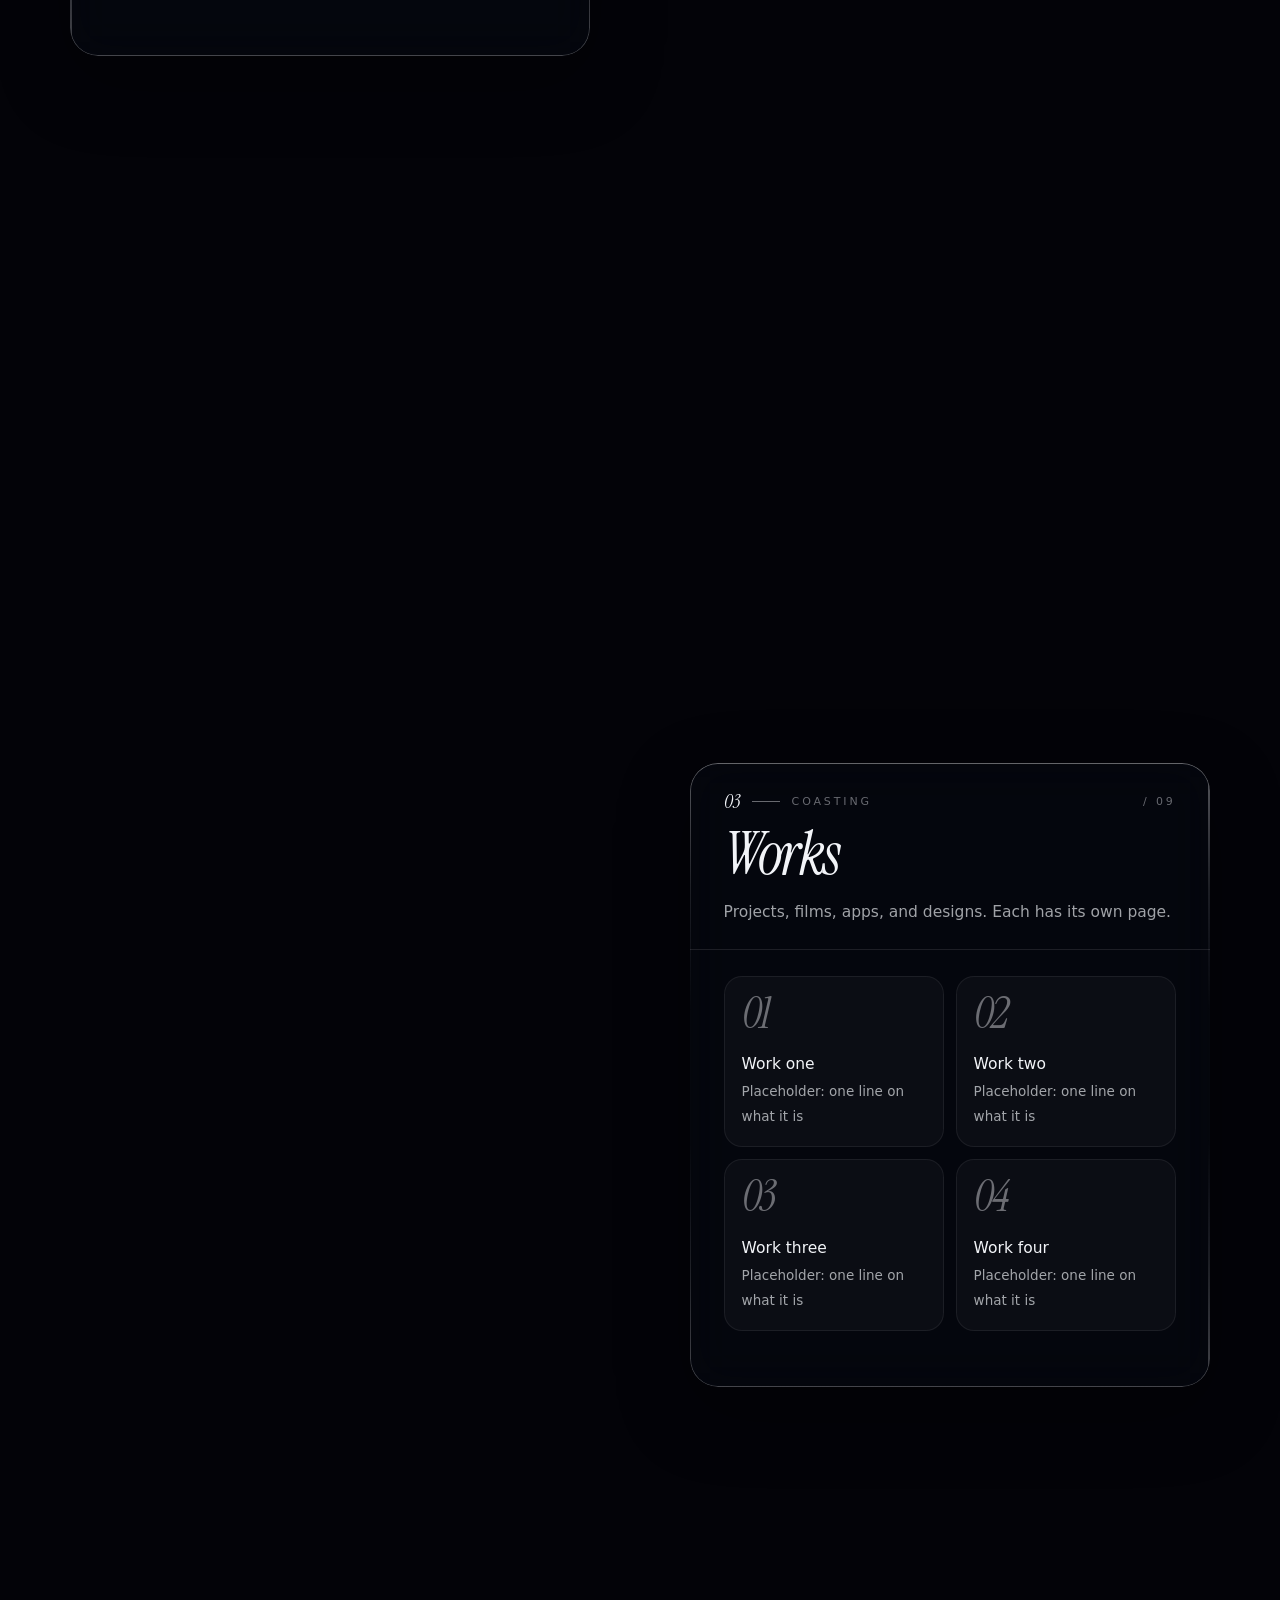
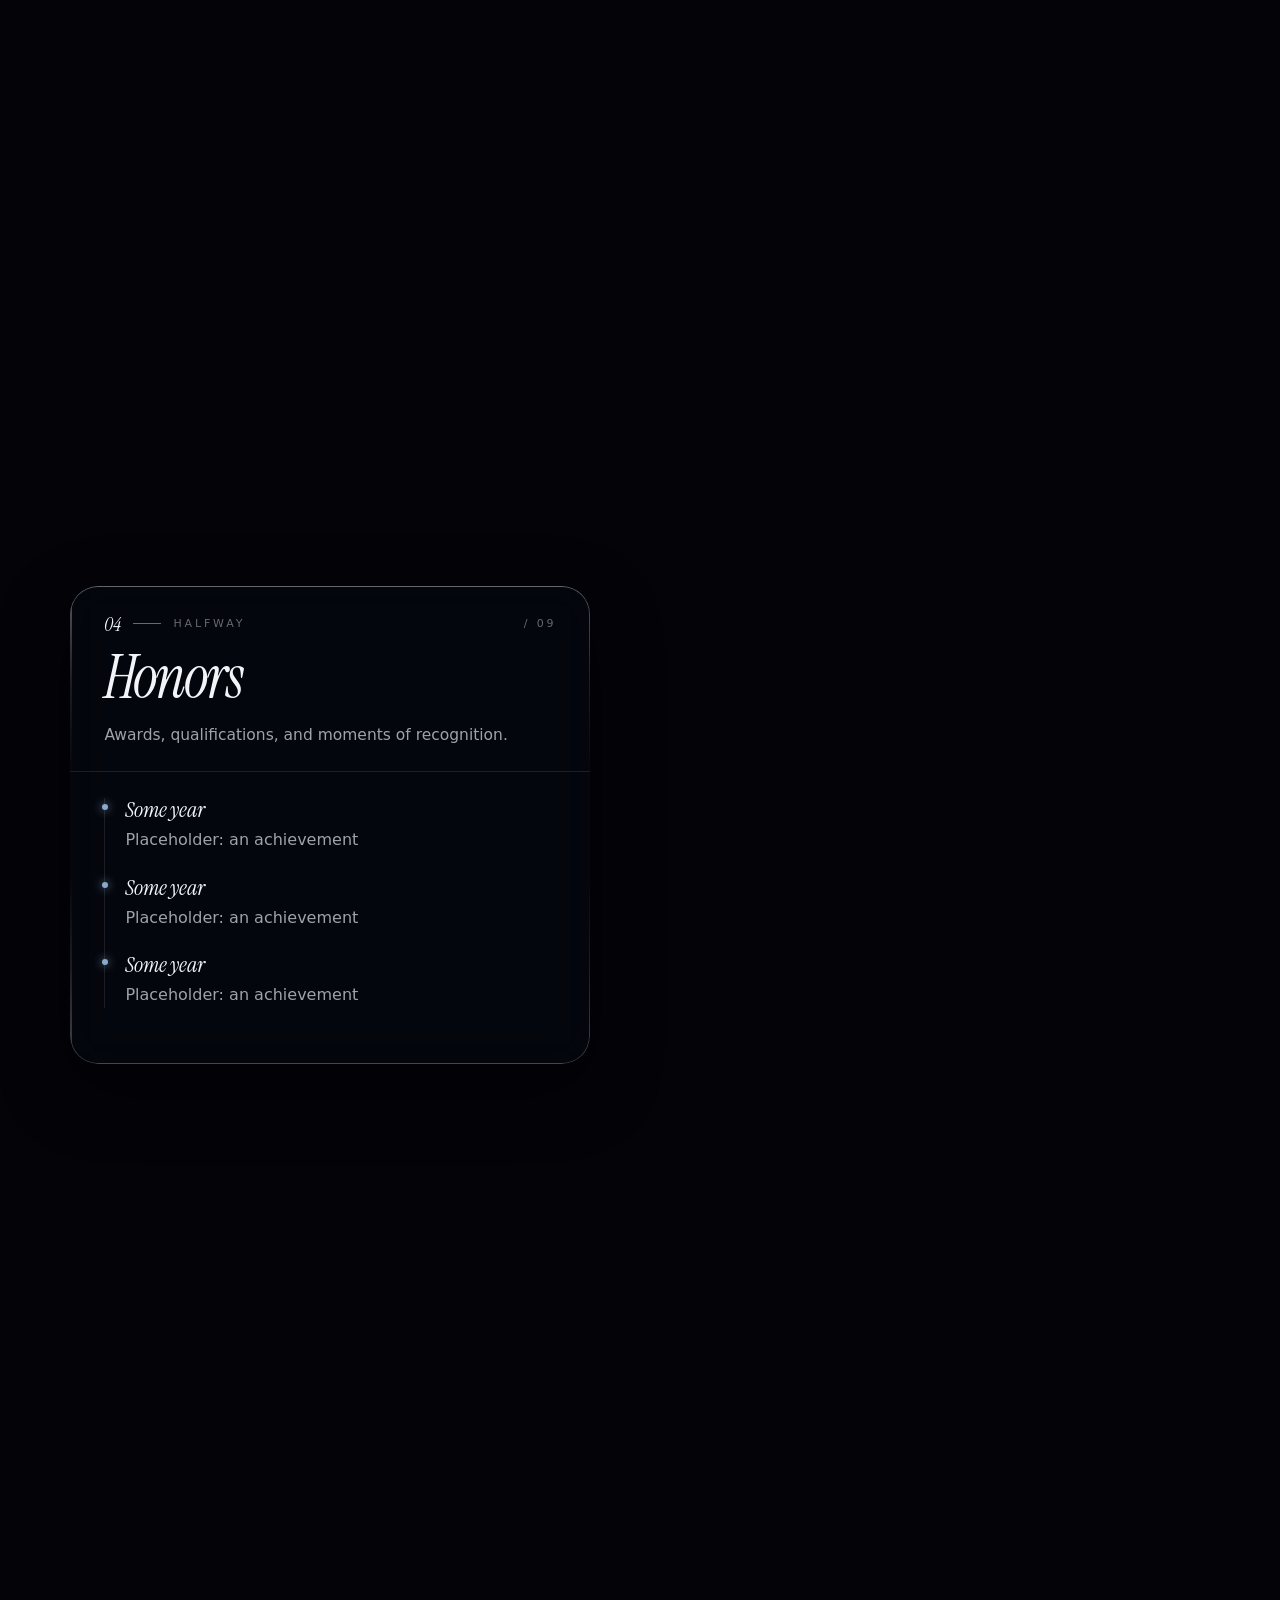
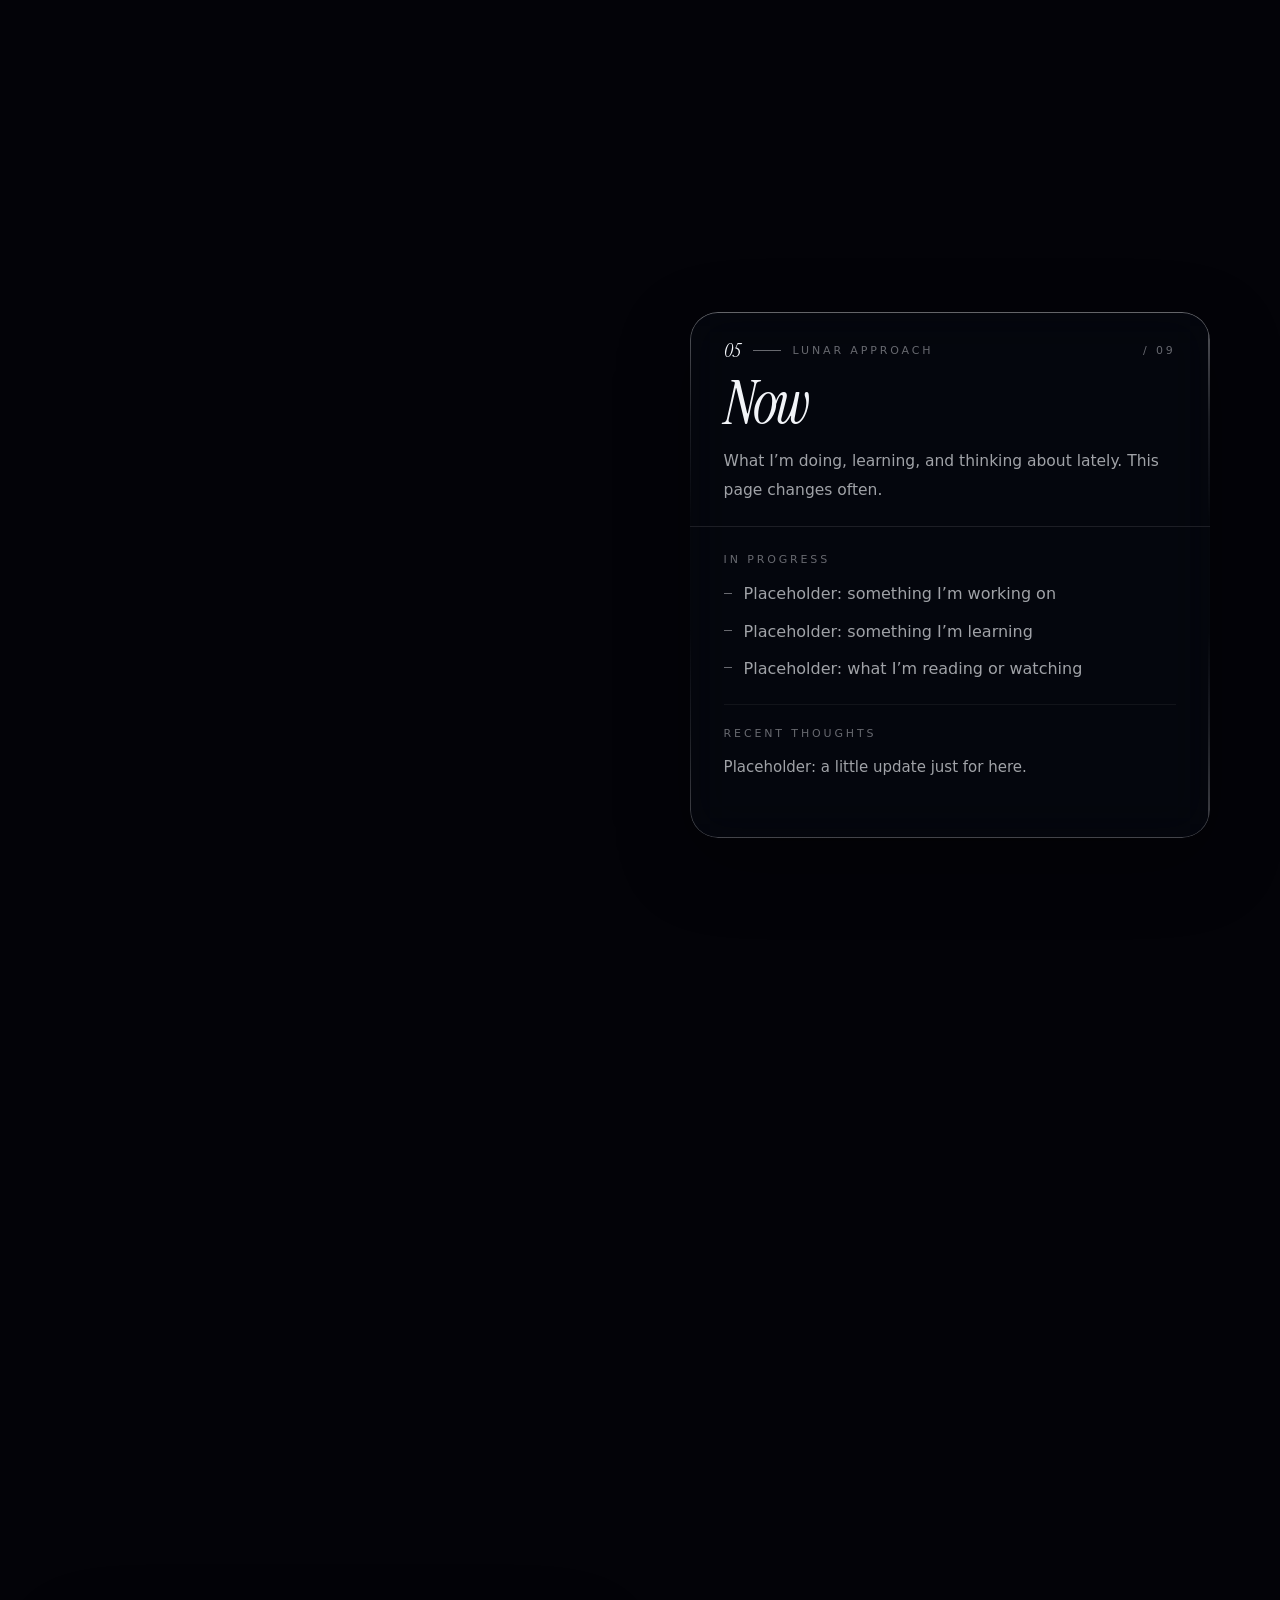
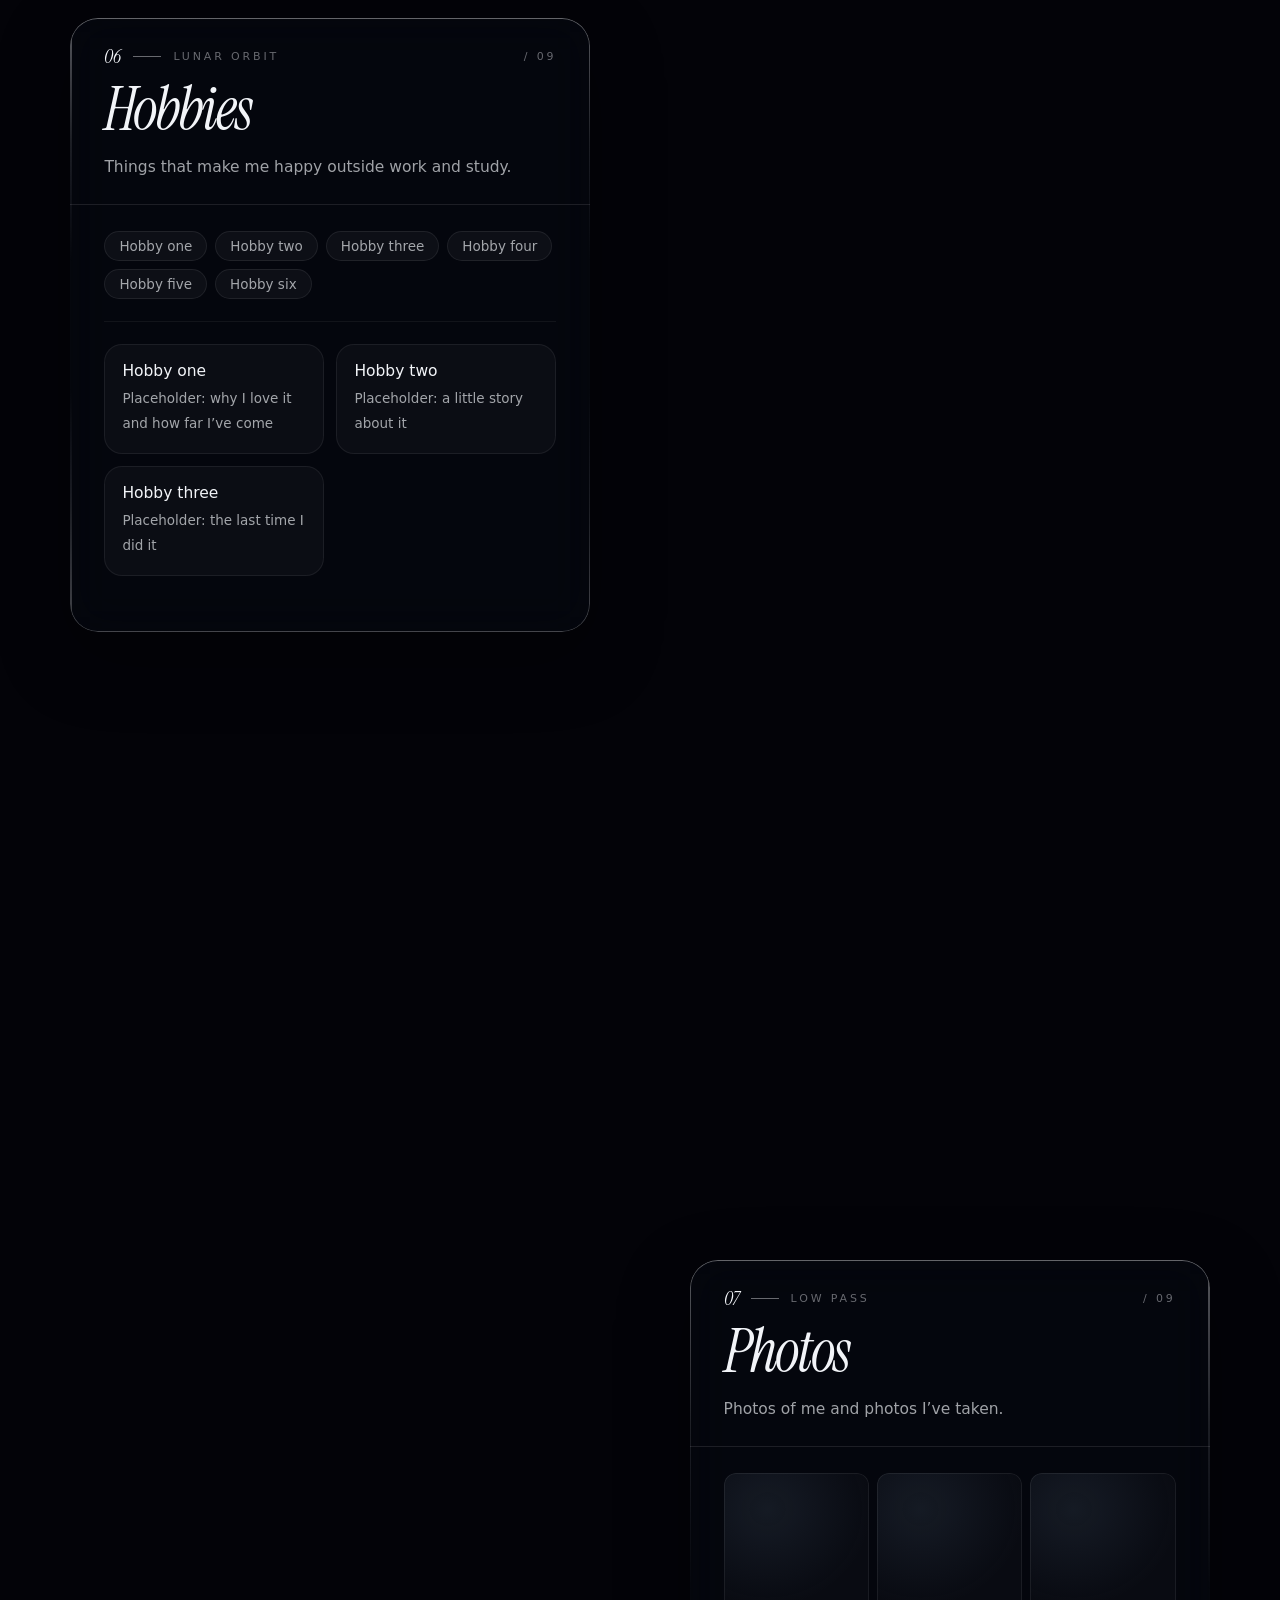
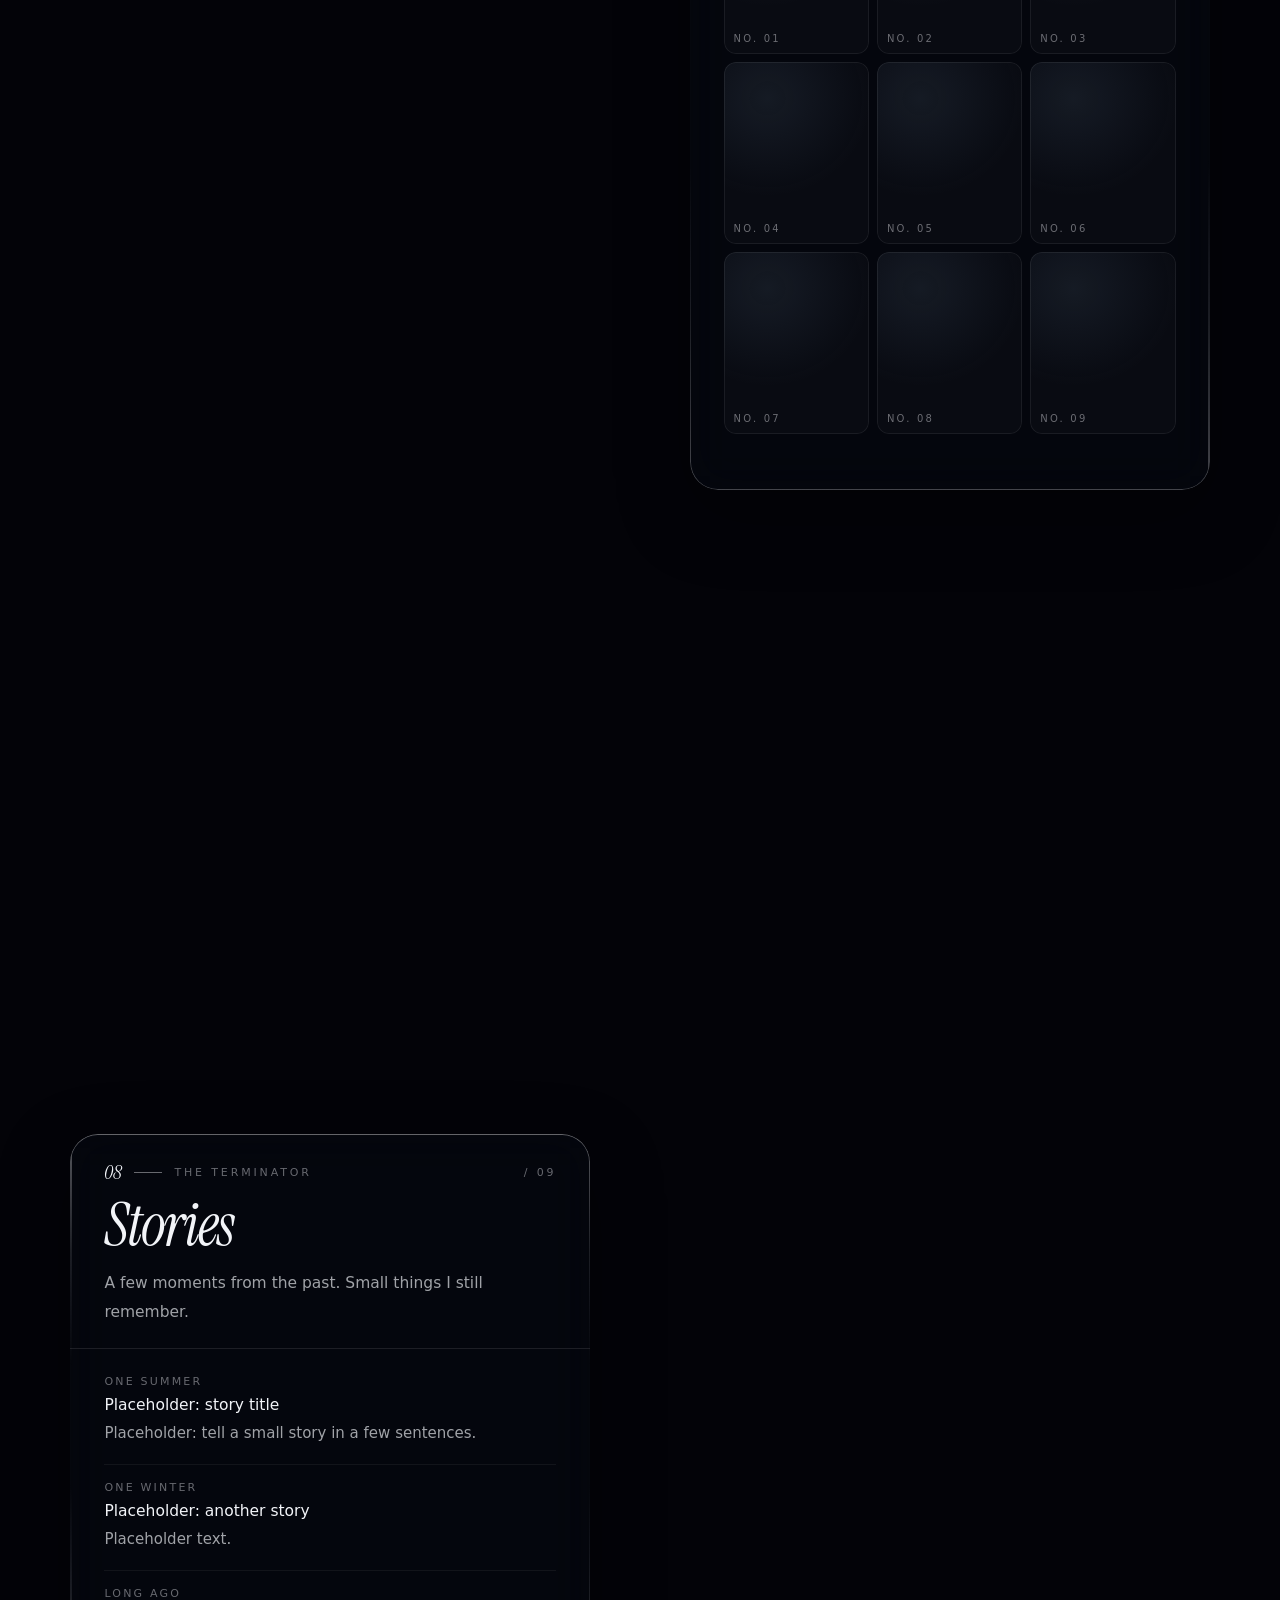
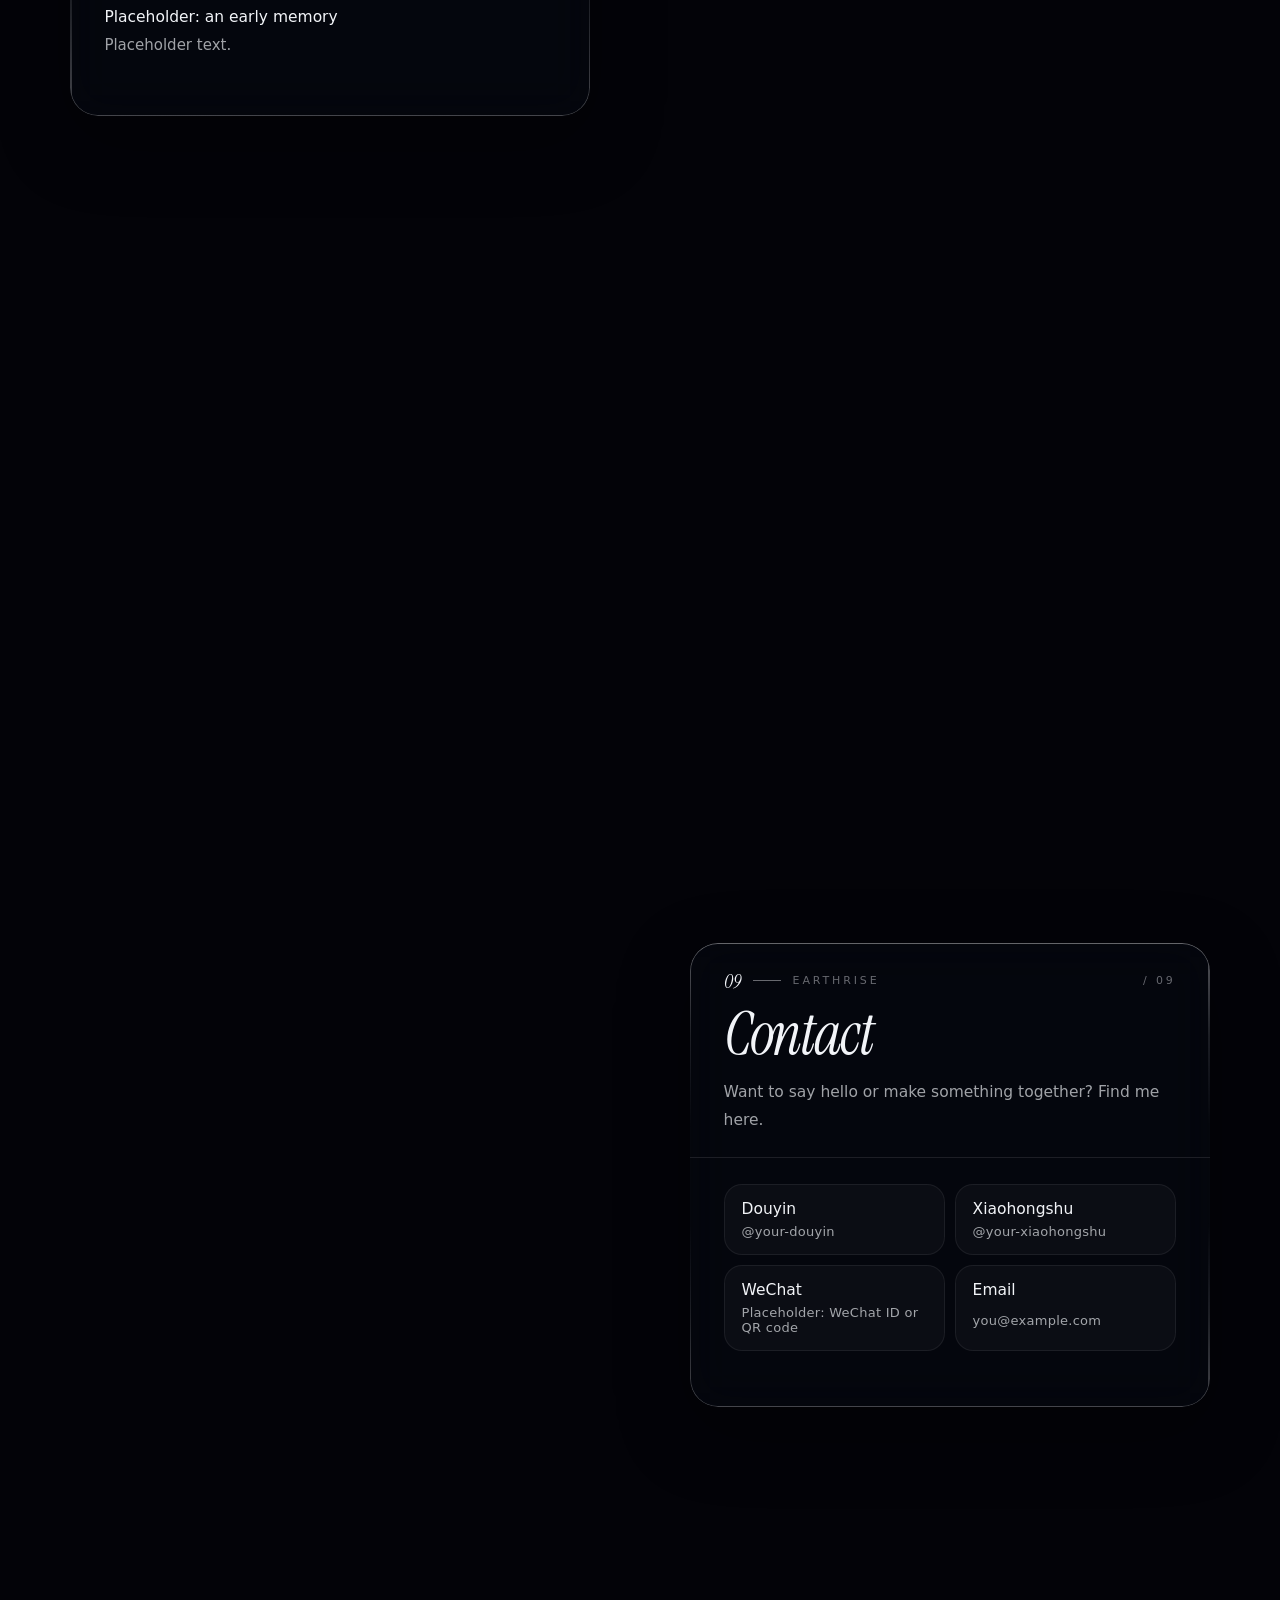
==== commit 54c02f2f: "改版：用 MotionSites 设计流程重做视觉 - 标题字体：Instrument Serif 斜体 + 思源宋体子集，全部自托管 - 首屏：地平线压在下方，名字居中逐字显现；加载页改成发射倒计时" ====
--- a/index.html
+++ b/index.html
@@ -2,7 +2,7 @@
 <html lang="zh-CN">
 <head>
 <meta charset="utf-8">
-<meta name="viewport" content="width=device-width, initial-scale=1">
+<meta name="viewport" content="width=device-width, initial-scale=1, viewport-fit=cover">
 <title>你的名字 · Terra → Luna</title>
 <meta name="description" content="你的名字的个人网站。一句话介绍自己：我是谁，在做什么，在意什么。">
 <meta property="og:type" content="website">
@@ -13,64 +13,82 @@
 <link rel="stylesheet" href="lib/site.css">
 <style>
   html, body { height: auto; }
-  body { overflow-x: hidden; overflow-y: auto; }
+  body { overflow-x: clip; overflow-y: auto; }
   canvas#space { pointer-events: none; }
   #voyage { position: relative; z-index: 1; }
 
-  .top { position: fixed; z-index: 6; top: 0; left: 0; right: 0; padding: 20px 26px; display: flex; justify-content: space-between; align-items: center; pointer-events: none; }
+  /* 导航：左边一枚玻璃圆片 + 名字，右边一条玻璃药丸 */
+  .top { position: fixed; z-index: 6; top: 0; left: 0; right: 0; padding: 22px clamp(18px, 3.4vw, 48px); display: flex; justify-content: space-between; align-items: center; pointer-events: none; }
   .top > * { pointer-events: auto; }
-  .mark { display: flex; align-items: center; gap: 12px; font-size: 15px; letter-spacing: .2em; }
-  .mark i { width: 13px; height: 13px; border-radius: 50%; background: radial-gradient(circle at 35% 35%, #dff0ff, #5aa2ff 55%, #123a8a); box-shadow: 0 0 16px #5aa2ff; }
-  .top nav { display: flex; gap: 8px; }
-  .top nav a, .top nav button { font-family: var(--tech); font-size: 12px; letter-spacing: .2em; color: var(--dim); padding: 8px 14px; border: 1px solid var(--line); border-radius: 999px; background: rgba(4, 6, 14, .4); }
-  .top nav a:hover, .top nav button:hover { color: var(--ink); border-color: rgba(255, 255, 255, .4); }
+  .mark { display: flex; align-items: center; gap: 12px; font-size: 14px; letter-spacing: .14em; }
+  .mark .disc { width: 44px; height: 44px; border-radius: 50%; display: grid; place-items: center; }
+  .top nav { display: flex; align-items: center; gap: 2px; padding: 5px; border-radius: 999px; }
+  .top nav a, .top nav button { height: 34px; display: inline-flex; align-items: center; gap: 6px; padding: 0 14px; border-radius: 999px; font-size: 13px; letter-spacing: .06em; color: var(--dim); transition: color .25s, background .25s; }
+  .top nav a:hover, .top nav button:hover { color: var(--ink); background: rgba(255, 255, 255, .07); }
+  .top nav .sep { width: 1px; height: 16px; background: var(--line); }
 
+  /* 首屏：地平线压在下方，文字居中站在上方的太空里 */
   .leg { min-height: 150vh; display: grid; align-items: center; padding: 0 clamp(18px, 5.5vw, 84px); }
   .leg.right { justify-items: end; } .leg.left { justify-items: start; }
-  .leg.hero { min-height: 100vh; align-items: start; justify-items: start; padding-top: 17vh; }
-  .hero h1 { font-size: clamp(48px, 8vw, 118px); font-weight: 200; letter-spacing: .1em; line-height: 1.08; margin: 20px 0 18px; text-shadow: 0 0 70px rgba(90, 150, 255, .35); }
-  .hero .tagline { font-size: clamp(15px, 1.35vw, 19px); line-height: 1.9; color: var(--dim); max-width: 27em; }
-  .hero .go { margin-top: 30px; font-family: var(--tech); font-size: 13px; letter-spacing: .22em; color: var(--faint); animation: bob 2.4s ease-in-out infinite; }
-  @keyframes bob { 50% { transform: translateY(7px); color: var(--ink); } }
+  .leg.hero { min-height: 100vh; min-height: 100svh; place-items: center; padding: 0 20px 24vh; text-align: center; }
+  .hero-inner { display: grid; justify-items: center; }
+  .badge { display: inline-flex; align-items: center; gap: 10px; padding: 4px 16px 4px 4px; border-radius: 999px; font-size: 13px; color: rgba(242, 244, 248, .86); }
+  .badge b { padding: 5px 11px; border-radius: 999px; background: #f2f4f8; color: #05060c; font: italic 400 15px/1 "Instrument Serif", serif; letter-spacing: .02em; }
+  .hero h1 { font-size: clamp(64px, 10.5vw, 152px); line-height: .95; margin: 26px 0 22px; text-shadow: 0 16px 38px rgba(0, 0, 0, .35); }
+  .hero .lede { font-size: clamp(15px, 1.25vw, 17.5px); line-height: 1.8; color: var(--dim); max-width: 31em; text-wrap: balance; text-shadow: 0 2px 18px rgba(0, 0, 0, .5); }
+  .ctas { display: flex; align-items: center; gap: 26px; margin-top: 34px; }
 
-  .panel { width: min(540px, 44vw); border-radius: 26px; overflow: hidden; opacity: 0; transform: translateY(46px); transition: opacity .9s, transform 1s cubic-bezier(.2, .8, .2, 1); }
+  /* 航程面板 */
+  .panel { width: min(520px, 42vw); border-radius: 28px; background: rgba(6, 8, 16, .66); opacity: 0; transform: translateY(46px); transition: opacity .9s var(--ease), transform 1.1s var(--ease); }
   .leg.in .panel { opacity: 1; transform: none; }
   .panel .sheet-head .eyebrow { display: none; }
-  .panel .sheet-head { padding-top: 4px; } .panel .sheet-head h2 { margin-top: 10px; }
-  .legno { font-family: var(--tech); font-size: 12px; letter-spacing: .24em; text-transform: uppercase; color: var(--tint); padding: 28px 36px 0; }
+  .panel .sheet-head { padding-top: 6px; } .panel .sheet-head h2 { margin-top: 8px; }
+  .legno { display: flex; align-items: center; gap: 12px; padding: 28px 34px 0; font-size: 11px; font-weight: 500; letter-spacing: .26em; text-transform: uppercase; color: var(--faint); }
+  .legno .n { font: italic 400 20px/1 "Instrument Serif", serif; letter-spacing: 0; color: var(--ink); }
+  .legno i { width: 28px; height: 1px; background: var(--faint); }
+  .legno em { margin-left: auto; font-style: normal; }
 
-  .hud { position: fixed; z-index: 5; left: 28px; bottom: 22px; display: flex; gap: 30px; align-items: flex-end; font-family: var(--tech); pointer-events: none; text-shadow: 0 1px 12px #000; }
-  .hud small { display: block; font-size: 11px; letter-spacing: .22em; color: var(--faint); margin-bottom: 4px; text-transform: uppercase; }
-  .hud b { font-size: 24px; font-weight: 400; letter-spacing: .04em; font-variant-numeric: tabular-nums; }
-  .hud em { font-style: normal; font-size: 12px; color: var(--dim); margin-left: 6px; letter-spacing: .1em; }
-  .hud .bar { width: 150px; height: 1px; background: var(--line); position: relative; margin-bottom: 9px; }
-  .hud .bar i { position: absolute; left: 0; top: -1px; height: 3px; width: 0; background: linear-gradient(90deg, #6fb4ff, #e9eefb); box-shadow: 0 0 10px #6fb4ff; }
+  /* 底部读数：离地球多远、离月球多远 */
+  .hud { position: fixed; z-index: 5; left: 0; right: 0; bottom: 0; display: grid; grid-template-columns: auto 1fr auto; align-items: end; gap: 28px; padding: 0 clamp(18px, 3.4vw, 48px) 26px; pointer-events: none; text-shadow: 0 1px 14px rgba(0, 0, 0, .9); }
+  .hud .label { display: block; margin-bottom: 6px; }
+  .hud .num { font-size: 34px; line-height: .9; }
+  .hud em { font: 400 12px/1 var(--sans); color: var(--faint); margin-left: 6px; letter-spacing: .08em; }
+  .hud .r { text-align: right; }
+  .hud .bar { height: 1px; background: var(--line); position: relative; margin-bottom: 9px; }
+  .hud .bar i { position: absolute; left: 0; top: -.5px; height: 2px; width: 100%; transform-origin: left; transform: scaleX(0); background: var(--accent-grad); }
+  .hud .bar b { position: absolute; top: -3px; width: 7px; height: 7px; margin-left: -3.5px; border-radius: 50%; background: #f2f4f8; box-shadow: 0 0 12px var(--accent); }
 
-  .rail { position: fixed; z-index: 5; right: 16px; top: 50%; transform: translateY(-50%); display: grid; gap: 2px; }
-  .rail button { display: flex; flex-direction: row-reverse; align-items: center; gap: 10px; padding: 6px 0 6px 12px; font-size: 12px; letter-spacing: .14em; color: var(--dim); text-shadow: 0 1px 10px #000; }
-  .rail i { width: 14px; height: 1px; background: var(--faint); transition: width .4s, background .4s; }
-  .rail span { opacity: 0; transform: translateX(6px); transition: opacity .3s, transform .3s; white-space: nowrap; }
-  .rail button:hover span { opacity: 1; transform: none; }
-  .rail button.on i { width: 26px; height: 2px; background: var(--ink); }
+  .rail { position: fixed; z-index: 5; right: clamp(10px, 1.6vw, 22px); top: 50%; transform: translateY(-50%); display: grid; gap: 2px; }
+  .rail button { display: flex; flex-direction: row-reverse; align-items: center; gap: 10px; padding: 7px 0 7px 12px; font-size: 12px; letter-spacing: .12em; color: var(--dim); text-shadow: 0 1px 10px #000; }
+  .rail i { width: 12px; height: 1px; background: var(--faint); transition: width .4s var(--ease), background .4s; }
+  .rail span { opacity: 0; transform: translateX(6px); transition: opacity .3s, transform .3s var(--ease); white-space: nowrap; }
+  .rail button:hover span, .rail button:focus-visible span { opacity: 1; transform: none; }
+  .rail button.on i { width: 26px; background: var(--ink); }
 
   .pin { position: fixed; z-index: 2; left: 0; top: 0; font-size: 12px; letter-spacing: .16em; color: var(--gold); white-space: nowrap; opacity: 0; transition: opacity .5s; pointer-events: none; text-shadow: 0 1px 8px #000; }
   .pin.on { opacity: 1; }
   .pin::before { content: ""; display: inline-block; width: 22px; height: 1px; background: var(--gold); vertical-align: middle; margin-right: 8px; opacity: .7; }
 
-  .loader { position: fixed; inset: 0; z-index: 9; background: var(--bg); display: grid; place-items: center; align-content: center; gap: 18px; transition: opacity 1.2s .2s, visibility 0s 1.4s; font-size: 13px; letter-spacing: .3em; color: var(--dim); }
-  .loader i { width: 46px; height: 46px; border-radius: 50%; border: 1px solid var(--line); border-top-color: #8fc0ff; animation: spin 1.1s linear infinite; }
+  /* 加载页：发射倒计时 10 → 0 */
+  .loader { position: fixed; inset: 0; z-index: 9; background: var(--bg); display: grid; place-items: center; align-content: center; gap: 26px; transition: opacity .9s var(--ease) .1s, visibility 0s 1s; }
+  .loader .count { font-size: clamp(120px, 22vw, 260px); line-height: .8; min-width: 1.2em; text-align: center; transition: transform .9s var(--ease), filter .9s; }
+  .loader .track { width: 180px; height: 1px; background: var(--line); }
+  .loader .track i { display: block; height: 100%; background: var(--accent-grad); transform-origin: left; transform: scaleX(0); }
   body.ready .loader { opacity: 0; visibility: hidden; }
-  @keyframes spin { to { transform: rotate(1turn); } }
+  body.ready .loader .count { transform: scale(1.08); filter: blur(8px); }
 
   @media (max-width: 760px) {
-    .top { padding: 14px 16px; }
+    .top { padding: 14px 16px; } .mark .disc { width: 40px; height: 40px; } .mark span { display: none; }
     .leg { min-height: 170vh; padding: 0 12px; }
-    .leg.hero { min-height: 100vh; padding: 15vh 22px 0; }
+    .leg.hero { padding: 0 24px 34vh; }
+    .hero .lede { max-width: 18em; }
+    .hero h1 { margin: 22px 0 18px; }
+    .ctas { flex-direction: column; gap: 18px; margin-top: 28px; }
     .panel { width: 100%; }
     .legno { padding: 22px 22px 0; }
     .rail { display: none; }
-    .hud { left: 0; right: 0; bottom: 0; gap: 18px; padding: 30px 16px 12px; background: linear-gradient(to top, rgba(2, 3, 10, .94) 45%, transparent); }
-    .hud b { font-size: 18px; } .hud .bar { flex: 1; width: auto; }
+    .hud { gap: 14px; padding: 34px 16px 14px; background: linear-gradient(to top, rgba(3, 3, 8, .95) 40%, transparent); }
+    .hud .num { font-size: 24px; } .hud .label { font-size: 9.5px; letter-spacing: .2em; }
   }
 </style>
 </head>
@@ -78,20 +96,27 @@
 <canvas id="space"></canvas>
 
 <header class="top">
-  <a class="mark" href="#top"><i></i><span id="mark-name"></span></a>
-  <nav><button id="lang" type="button"></button><a href="system.html" id="hub"></a></nav>
+  <a class="mark appear appear--down" style="--d:.06s" href="#top"><span class="disc glass glass--thin" aria-hidden="true">
+    <svg width="22" height="22" viewBox="0 0 22 22" fill="none"><circle cx="11" cy="11" r="4.2" fill="#dbe7f5"/><ellipse cx="11" cy="11" rx="9.6" ry="3.6" stroke="#dbe7f5" stroke-opacity=".55" transform="rotate(-24 11 11)"/></svg>
+  </span><span id="mark-name"></span></a>
+  <nav class="glass glass--thin appear appear--down" style="--d:.14s"><button id="lang" type="button"></button><span class="sep"></span><a href="system.html" id="hub"></a></nav>
 </header>
 
 <main id="voyage"></main>
 <div class="pin" id="pin"></div>
-<nav class="rail" id="rail" aria-label="航线"></nav>
-<aside class="hud" aria-hidden="true">
-  <div><small id="h-la"></small><b id="h-from">0</b><em>km</em></div>
-  <div class="bar"><i id="h-bar"></i></div>
-  <div><small id="h-lb"></small><b id="h-to">384,400</b><em>km</em></div>
+<nav class="rail appear appear--fade" style="--d:1.3s" id="rail" aria-label="航线"></nav>
+<aside class="hud appear appear--fade" style="--d:1.25s" aria-hidden="true">
+  <div><span class="label" id="h-la"></span><b class="num" id="h-from">0</b><em>km</em></div>
+  <div class="bar"><i id="h-bar"></i><b id="h-dot"></b></div>
+  <div class="r"><span class="label" id="h-lb"></span><b class="num" id="h-to">384,400</b><em>km</em></div>
 </aside>
 
-<div class="loader"><i></i><span id="loading"></span></div>
+<div class="loader" aria-hidden="true">
+  <span class="label">T-minus</span>
+  <b class="count num" id="count">10</b>
+  <span class="track"><i id="l-bar"></i></span>
+  <span class="label" id="loading"></span>
+</div>
 <script type="module" src="b.js"></script>
 </body>
 </html>
--- a/lib/site.css
+++ b/lib/site.css
@@ -1,62 +1,113 @@
-/* 共用的界面基础：颜色、字体、内容面板。各方案只在这上面加自己的布局。 */
+/* 共用界面：颜色、字体、液态玻璃、颗粒、入场动画、栏目内容。两个页面只在这上面加自己的布局。 */
+@import url(fonts/fonts.css);
+html, body { background: #030308; }                        /* 第一条规则：先把底色铺上，不闪白 */
 :root {
-  --bg: #02030a; --ink: #eaf0ff; --dim: rgba(234, 240, 255, .64); --faint: rgba(234, 240, 255, .38);
-  --line: rgba(255, 255, 255, .12); --glass: rgba(9, 12, 24, .58); --gold: #ffd49a; --tint: #8fb8ff;
-  --sans: "PingFang SC", "HarmonyOS Sans SC", "Noto Sans SC", "Microsoft YaHei UI", "Microsoft YaHei", system-ui, sans-serif;
-  --tech: "Bahnschrift", "DIN Alternate", "Avenir Next Condensed", "Roboto Condensed", "Noto Sans SC", sans-serif;
+  --bg: #030308; --ink: #f2f4f8; --dim: rgba(242, 244, 248, .66); --faint: rgba(242, 244, 248, .42); --line: rgba(255, 255, 255, .1);
+  --accent: #89aacc; --accent-2: #4e85bf; --accent-grad: linear-gradient(90deg, #89aacc, #4e85bf);
+  --tint: var(--accent); --gold: #e9d3a8;
+  --serif: "Instrument Serif", "Cosmos Serif SC", "Noto Serif SC", "Source Han Serif SC", "Songti SC", serif;
+  --sans: "PingFang SC", "HarmonyOS Sans SC", "MiSans", "Noto Sans SC", "Microsoft YaHei UI", "Microsoft YaHei", system-ui, sans-serif;
+  --tech: var(--sans);
+  --ease: cubic-bezier(.16, 1, .3, 1);
 }
 * { box-sizing: border-box; margin: 0; }
-html, body { height: 100%; background: var(--bg); color: var(--ink); font-family: var(--sans); -webkit-font-smoothing: antialiased; }
+html, body { height: 100%; color: var(--ink); font-family: var(--sans); -webkit-font-smoothing: antialiased; -moz-osx-font-smoothing: grayscale; font-synthesis: none; }
 body { overflow: hidden; }
+::selection { background: rgba(137, 170, 204, .3); }
 a { color: inherit; text-decoration: none; }
 button { font: inherit; color: inherit; background: none; border: 0; cursor: pointer; }
+:focus-visible { outline: 1.5px solid var(--accent); outline-offset: 3px; border-radius: 8px; }
 canvas#space { position: fixed; inset: 0; width: 100%; height: 100%; display: block; touch-action: none; }
-.eyebrow { font-family: var(--tech); font-size: 12px; letter-spacing: .26em; text-transform: uppercase; color: var(--dim); display: flex; align-items: center; gap: 10px; }
-.dot { width: 8px; height: 8px; border-radius: 50%; background: var(--tint); box-shadow: 0 0 12px var(--tint); flex: none; }
 
-/* 玻璃：只用在浮在画面上的导航和内容面板 */
-.glass { background: var(--glass); border: 1px solid var(--line); -webkit-backdrop-filter: blur(22px) saturate(140%); backdrop-filter: blur(22px) saturate(140%);
-  box-shadow: inset 0 1px 0 rgba(255, 255, 255, .08), 0 30px 80px rgba(0, 0, 0, .45); }
+/* 字体角色：标题衬线（英文斜体、中文正体），小标签是加宽字距的大写 */
+.display { font-family: var(--serif); font-weight: 400; letter-spacing: -.035em; }
+:lang(en) .display { font-style: italic; }
+:lang(zh) .display { letter-spacing: .02em; }
+.label, .eyebrow { font-size: 11px; font-weight: 500; letter-spacing: .26em; text-transform: uppercase; color: var(--faint); }
+.eyebrow { display: flex; align-items: center; gap: 10px; }
+.dot { width: 6px; height: 6px; border-radius: 50%; background: var(--tint); box-shadow: 0 0 10px var(--tint); flex: none; }
+.num { font-family: "Instrument Serif", serif; font-style: italic; font-variant-numeric: tabular-nums; letter-spacing: -.02em; }
 
-/* 内容面板里的内容 */
-.sheet-head { padding: 34px 36px 22px; border-bottom: 1px solid var(--line); }
-.sheet-head h2 { font-size: clamp(34px, 4.2vw, 52px); font-weight: 300; letter-spacing: .06em; margin: 14px 0 12px; }
-.sheet-head .lead { color: var(--dim); font-size: 16px; line-height: 1.85; max-width: 34em; }
-.sheet-body { padding: 8px 36px 40px; }
-.block { padding: 22px 0; border-bottom: 1px solid rgba(255, 255, 255, .07); }
+/* 液态玻璃：几乎透明的底 + 一圈上下亮、两侧消失的细描边。背景是会动的 3D，所以用偏暗的一档保证字看得清 */
+.glass { position: relative; background: rgba(8, 10, 20, .5); -webkit-backdrop-filter: blur(22px) saturate(130%); backdrop-filter: blur(22px) saturate(130%);
+  box-shadow: inset 0 1px 1px rgba(255, 255, 255, .08), 0 24px 70px rgba(0, 0, 0, .35); }
+.glass::before { content: ""; position: absolute; inset: 0; border-radius: inherit; padding: 1.2px; pointer-events: none; z-index: 2;
+  background: linear-gradient(180deg, rgba(255, 255, 255, .34) 0%, rgba(255, 255, 255, .1) 20%, rgba(255, 255, 255, 0) 40%, rgba(255, 255, 255, 0) 60%, rgba(255, 255, 255, .1) 80%, rgba(255, 255, 255, .26) 100%);
+  -webkit-mask: linear-gradient(#fff 0 0) content-box, linear-gradient(#fff 0 0); -webkit-mask-composite: xor;
+  mask: linear-gradient(#fff 0 0) content-box, linear-gradient(#fff 0 0); mask-composite: exclude; }
+.glass--thin { background: rgba(8, 10, 20, .28); -webkit-backdrop-filter: blur(8px); backdrop-filter: blur(8px); box-shadow: inset 0 1px 1px rgba(255, 255, 255, .08); }
+@supports not ((backdrop-filter: blur(1px)) or (-webkit-backdrop-filter: blur(1px))) { .glass { background: rgba(10, 12, 24, .86); } }
+
+/* 按钮：主按钮是实心白色药丸，次要的是带箭头的文字链接 */
+.btn { display: inline-flex; align-items: center; gap: 10px; height: 46px; padding: 0 8px 0 24px; border-radius: 999px; background: #f2f4f8; color: #05060c; font-size: 14px; font-weight: 500; letter-spacing: .02em;
+  transition: transform .25s var(--ease), background .25s; }
+.btn i { width: 32px; height: 32px; border-radius: 50%; background: #05060c; color: #f2f4f8; display: grid; place-items: center; transition: transform .35s var(--ease); }
+.btn:hover { background: #fff; } .btn:hover i { transform: translateY(2px); } .btn:active { transform: scale(.97); }
+.link { display: inline-flex; align-items: center; gap: 8px; font-size: 14px; color: var(--dim); transition: color .25s; }
+.link:hover { color: var(--ink); } .link svg { transition: transform .3s var(--ease); } .link:hover svg { transform: translate(2px, -2px); }
+
+/* 全站胶片颗粒，约 3%，盖掉渐变色带的数码感 */
+body::after { content: ""; position: fixed; inset: 0; z-index: 60; pointer-events: none; opacity: .4; background-size: 200px 200px;
+  background-image: url("data:image/svg+xml,%3Csvg xmlns='http://www.w3.org/2000/svg' width='200' height='200'%3E%3Cfilter id='n'%3E%3CfeTurbulence type='fractalNoise' baseFrequency='0.9' numOctaves='4' stitchTiles='stitch'/%3E%3C/filter%3E%3Crect width='100%25' height='100%25' filter='url(%23n)' opacity='0.08'/%3E%3C/svg%3E"); }
+
+/* 入场动画：静止状态是可见的，隐藏只靠 animation-fill-mode。页面准备好（body.ready）之前停在第一帧 */
+.appear { animation-duration: 1.05s; animation-fill-mode: both; animation-timing-function: var(--ease); animation-delay: var(--d, .08s); }
+body:not(.ready) .appear, body:not(.ready) .bt-word { animation-play-state: paused; }
+.appear--soft { animation-name: in-soft; } .appear--pop { animation-name: in-pop; } .appear--btn { animation-name: in-btn; } .appear--side { animation-name: in-side; } .appear--fade { animation-name: in-fade; } .appear--down { animation-name: in-down; }
+.appear.is-in { animation: none; opacity: 1; transform: none; filter: none; }
+@keyframes in-soft { from { opacity: 0; transform: translateY(14px); } }
+@keyframes in-pop { 0% { opacity: 0; transform: scale(.9); } 70% { opacity: 1; transform: scale(1.03); } 100% { opacity: 1; transform: scale(1); } }
+@keyframes in-btn { from { opacity: 0; transform: translateY(18px) scale(.94); } }
+@keyframes in-side { from { opacity: 0; transform: translateX(22px); } }
+@keyframes in-fade { from { opacity: 0; } }
+@keyframes in-down { from { opacity: 0; transform: translateY(-14px); } }
+/* 标题逐字（中文）或逐词（英文）从模糊到清晰 */
+.bt-word { display: inline-block; animation: bt-in .8s ease-out both; animation-delay: calc(var(--i) * var(--stagger, 80ms) + var(--base, 0ms)); }
+@keyframes bt-in { 0% { filter: blur(10px); opacity: 0; transform: translateY(.45em); } 50% { filter: blur(5px); opacity: .5; transform: translateY(-.04em); } 100% { filter: blur(0); opacity: 1; transform: none; } }
+@media (prefers-reduced-motion: reduce) { .appear, .bt-word { animation: none !important; opacity: 1; transform: none; filter: none; } }
+
+/* 栏目内容 */
+.sheet-head { padding: 30px 34px 22px; border-bottom: 1px solid var(--line); }
+.sheet-head h2 { font-family: var(--serif); font-weight: 400; font-size: clamp(42px, 4.6vw, 64px); line-height: 1; letter-spacing: -.035em; margin: 14px 0 14px; }
+:lang(en) .sheet-head h2 { font-style: italic; }
+:lang(zh) .sheet-head h2 { letter-spacing: .03em; }
+.sheet-head .lead { color: var(--dim); font-size: 15.5px; line-height: 1.85; max-width: 30em; }
+.sheet-body { padding: 4px 34px 34px; }
+.block { padding: 22px 0; border-bottom: 1px solid rgba(255, 255, 255, .06); }
 .block:last-child { border-bottom: 0; }
-.block h3 { font-size: 13px; font-weight: 500; letter-spacing: .2em; color: var(--faint); margin-bottom: 12px; }
+.block h3 { font-size: 11px; font-weight: 500; letter-spacing: .26em; text-transform: uppercase; color: var(--faint); margin-bottom: 14px; }
 .block p { color: var(--dim); line-height: 1.85; font-size: 15px; }
-.facts { display: grid; grid-template-columns: 1fr 1fr; gap: 16px 24px; }
-.facts dt { font-size: 12px; letter-spacing: .18em; color: var(--faint); margin-bottom: 4px; }
-.facts dd { margin: 0; font-size: 16px; }
+.facts { display: grid; grid-template-columns: 1fr 1fr; gap: 18px 24px; }
+.facts dt { font-size: 11px; letter-spacing: .2em; text-transform: uppercase; color: var(--faint); margin-bottom: 6px; }
+.facts dd { margin: 0; font-size: 15.5px; line-height: 1.5; }
 ul.plain { list-style: none; padding: 0; display: grid; gap: 10px; }
-ul.plain li { padding-left: 18px; position: relative; color: var(--dim); line-height: 1.7; }
-ul.plain li::before { content: ""; position: absolute; left: 0; top: .72em; width: 6px; height: 1px; background: var(--tint); }
-.tags { display: flex; flex-wrap: wrap; gap: 10px; }
-.tags span { padding: 8px 16px; border: 1px solid var(--line); border-radius: 999px; font-size: 14px; color: var(--dim); }
-.cards { display: grid; grid-template-columns: repeat(auto-fill, minmax(200px, 1fr)); gap: 14px; }
-.card { border: 1px solid var(--line); border-radius: 16px; padding: 16px; background: rgba(255, 255, 255, .03); transition: transform .35s, border-color .35s; }
-.card:hover { transform: translateY(-3px); border-color: rgba(255, 255, 255, .28); }
-.card h4, .story h4 { font-size: 16px; font-weight: 500; margin-bottom: 6px; }
+ul.plain li { padding-left: 20px; position: relative; color: var(--dim); line-height: 1.7; }
+ul.plain li::before { content: ""; position: absolute; left: 0; top: .78em; width: 8px; height: 1px; background: var(--faint); }
+.tags { display: flex; flex-wrap: wrap; gap: 8px; }
+.tags span { padding: 7px 15px; border-radius: 999px; font-size: 13.5px; color: var(--dim); background: rgba(255, 255, 255, .04); box-shadow: inset 0 0 0 1px rgba(255, 255, 255, .08); }
+.cards { display: grid; grid-template-columns: repeat(auto-fill, minmax(190px, 1fr)); gap: 12px; }
+.card { border-radius: 18px; padding: 18px; background: rgba(255, 255, 255, .03); box-shadow: inset 0 0 0 1px rgba(255, 255, 255, .07); transition: transform .35s var(--ease), background .35s; }
+.card:hover { transform: translateY(-3px); background: rgba(255, 255, 255, .055); }
+.card .idx { display: block; font-family: "Instrument Serif", serif; font-style: italic; font-size: 44px; line-height: .9; letter-spacing: -.03em; color: var(--faint); margin-bottom: 22px; }
+.card h4, .story h4 { font-size: 15.5px; font-weight: 500; margin-bottom: 6px; }
 .card p { font-size: 13.5px; }
-.ph { aspect-ratio: 4 / 3; border-radius: 10px; margin-bottom: 12px; display: grid; place-items: center; color: var(--faint); font-size: 12px; letter-spacing: .12em;
-  background: linear-gradient(135deg, rgba(255, 255, 255, .07), rgba(255, 255, 255, .015)); border: 1px dashed rgba(255, 255, 255, .14); }
+.ph { aspect-ratio: 4 / 5; border-radius: 12px; position: relative; overflow: hidden; display: grid; align-content: end; padding: 10px; color: var(--faint); font-size: 10px; letter-spacing: .22em; text-transform: uppercase;
+  background: radial-gradient(120% 90% at 30% 20%, rgba(137, 170, 204, .1), transparent 60%), rgba(255, 255, 255, .025); box-shadow: inset 0 0 0 1px rgba(255, 255, 255, .07); }
 .ph i { font-style: normal; }
-.gallery { display: grid; grid-template-columns: repeat(3, 1fr); gap: 10px; }
-.gallery .ph { margin: 0; aspect-ratio: 1; }
-.story { padding: 14px 0; border-bottom: 1px solid rgba(255, 255, 255, .07); }
-.story:last-child { border-bottom: 0; padding-bottom: 0; }
-.when { font-family: var(--tech); font-size: 12px; letter-spacing: .16em; color: var(--tint); display: block; margin-bottom: 6px; }
-.timeline { list-style: none; padding: 0 0 0 18px; border-left: 1px solid var(--line); display: grid; gap: 20px; }
-.timeline li { position: relative; display: grid; gap: 2px; color: var(--dim); line-height: 1.7; }
-.timeline li::before { content: ""; position: absolute; left: -22px; top: 6px; width: 7px; height: 7px; border-radius: 50%; background: var(--tint); box-shadow: 0 0 10px var(--tint); }
-.links { display: grid; grid-template-columns: 1fr 1fr; gap: 12px; }
-.links a { display: grid; gap: 4px; padding: 16px 18px; border: 1px solid var(--line); border-radius: 16px; transition: border-color .3s, background .3s; }
-.links a:hover { border-color: var(--tint); background: rgba(255, 255, 255, .05); }
-.links b { font-weight: 500; font-size: 16px; }
-.links span { color: var(--dim); font-size: 13px; font-family: var(--tech); letter-spacing: .04em; }
+.gallery { display: grid; grid-template-columns: repeat(3, 1fr); gap: 8px; }
+.story { padding: 16px 0; border-bottom: 1px solid rgba(255, 255, 255, .06); }
+.story:first-child { padding-top: 0; } .story:last-child { border-bottom: 0; padding-bottom: 0; }
+.when { font-size: 11px; letter-spacing: .2em; text-transform: uppercase; color: var(--faint); display: block; margin-bottom: 8px; }
+.timeline { list-style: none; padding: 0 0 0 20px; border-left: 1px solid var(--line); display: grid; gap: 22px; }
+.timeline li { position: relative; display: grid; gap: 4px; color: var(--dim); line-height: 1.7; }
+.timeline li::before { content: ""; position: absolute; left: -23.5px; top: 6px; width: 6px; height: 6px; border-radius: 50%; background: var(--accent); box-shadow: 0 0 10px var(--accent); }
+.timeline .when { font-family: "Instrument Serif", serif; font-style: italic; font-size: 22px; letter-spacing: -.01em; text-transform: none; color: var(--ink); margin: 0; line-height: 1.1; }
+.links { display: grid; grid-template-columns: 1fr 1fr; gap: 10px; }
+.links a { display: grid; gap: 6px; padding: 16px 18px; border-radius: 18px; background: rgba(255, 255, 255, .03); box-shadow: inset 0 0 0 1px rgba(255, 255, 255, .07); transition: background .3s, box-shadow .3s; }
+.links a:hover { background: rgba(255, 255, 255, .06); box-shadow: inset 0 0 0 1px rgba(137, 170, 204, .45); }
+.links b { font-weight: 500; font-size: 15.5px; }
+.links span { color: var(--dim); font-size: 13px; letter-spacing: .02em; }
 @media (max-width: 760px) {
-  .sheet-head { padding: 22px 22px 16px; } .sheet-body { padding: 4px 22px 30px; }
-  .facts, .links { grid-template-columns: 1fr; } .gallery { gap: 8px; }
+  .sheet-head { padding: 22px 22px 16px; } .sheet-body { padding: 0 22px 26px; }
+  .facts, .links { grid-template-columns: 1fr; } .gallery { gap: 6px; }
 }
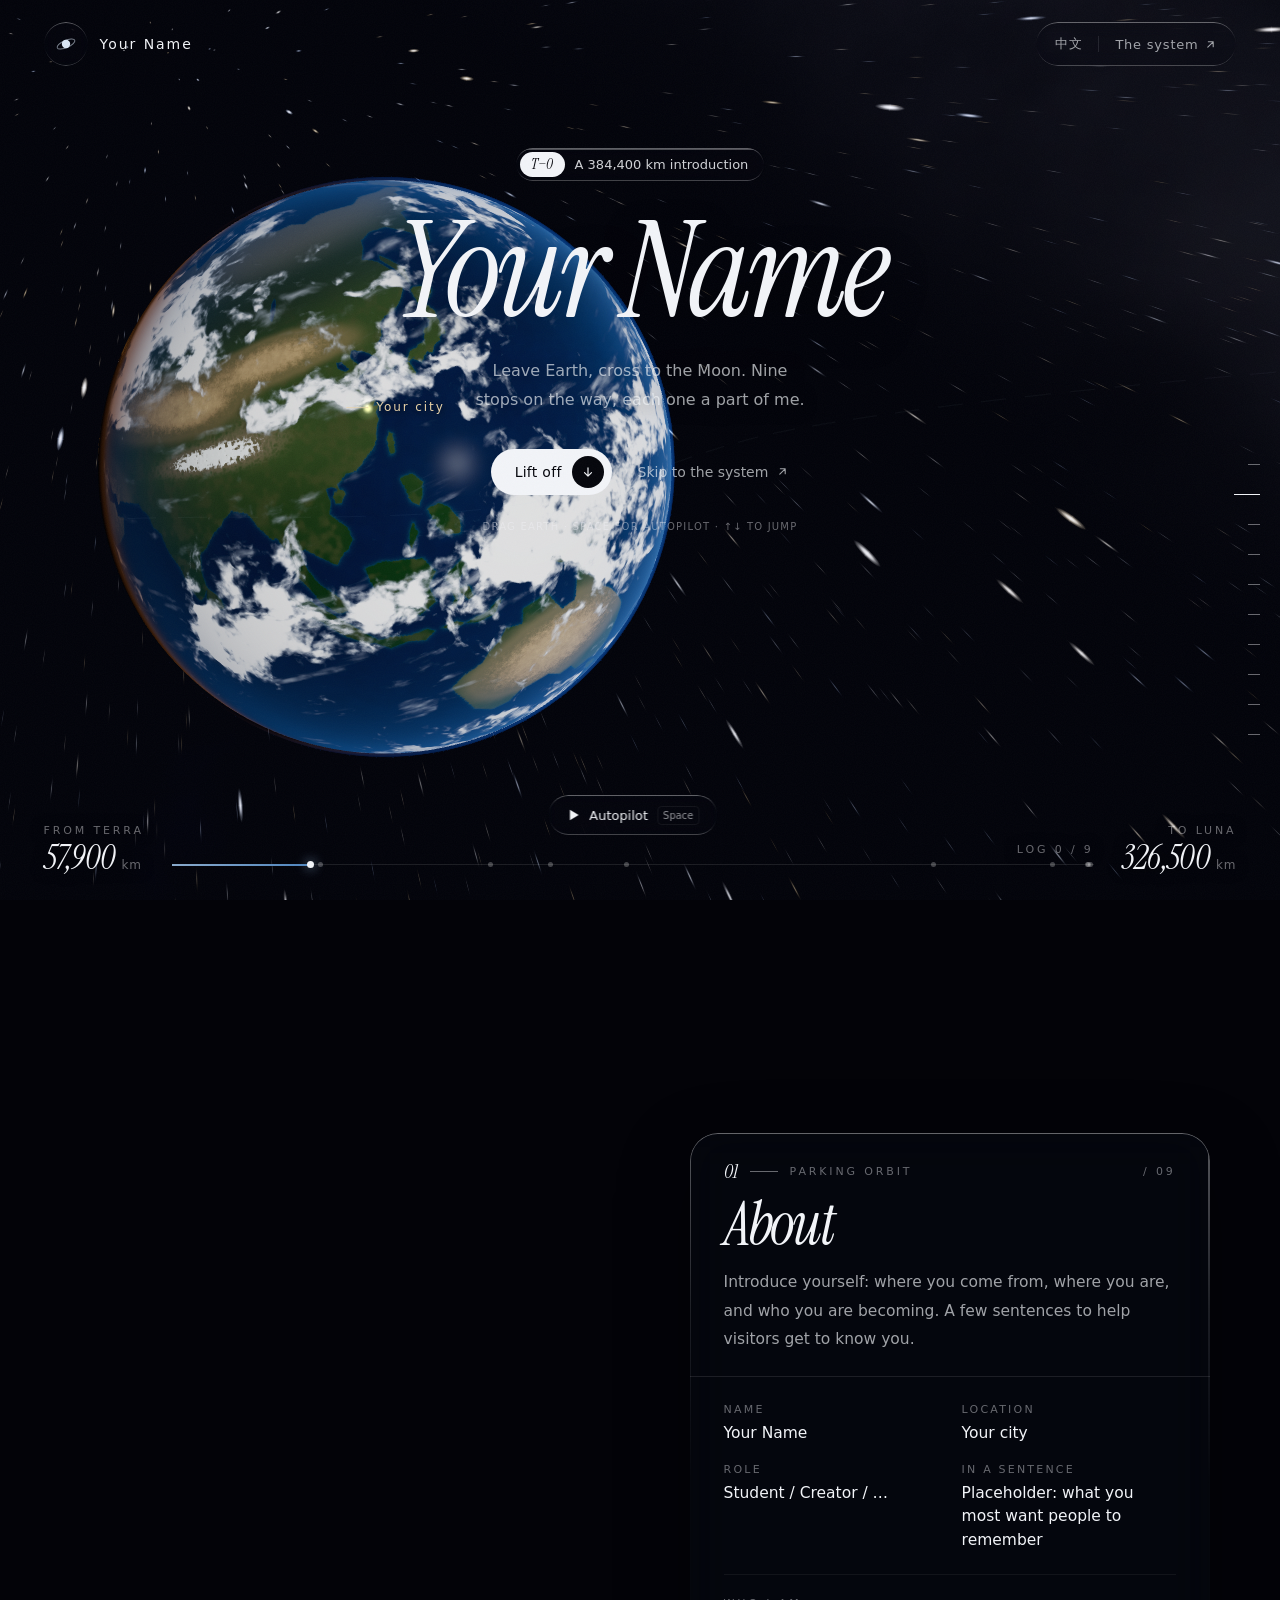
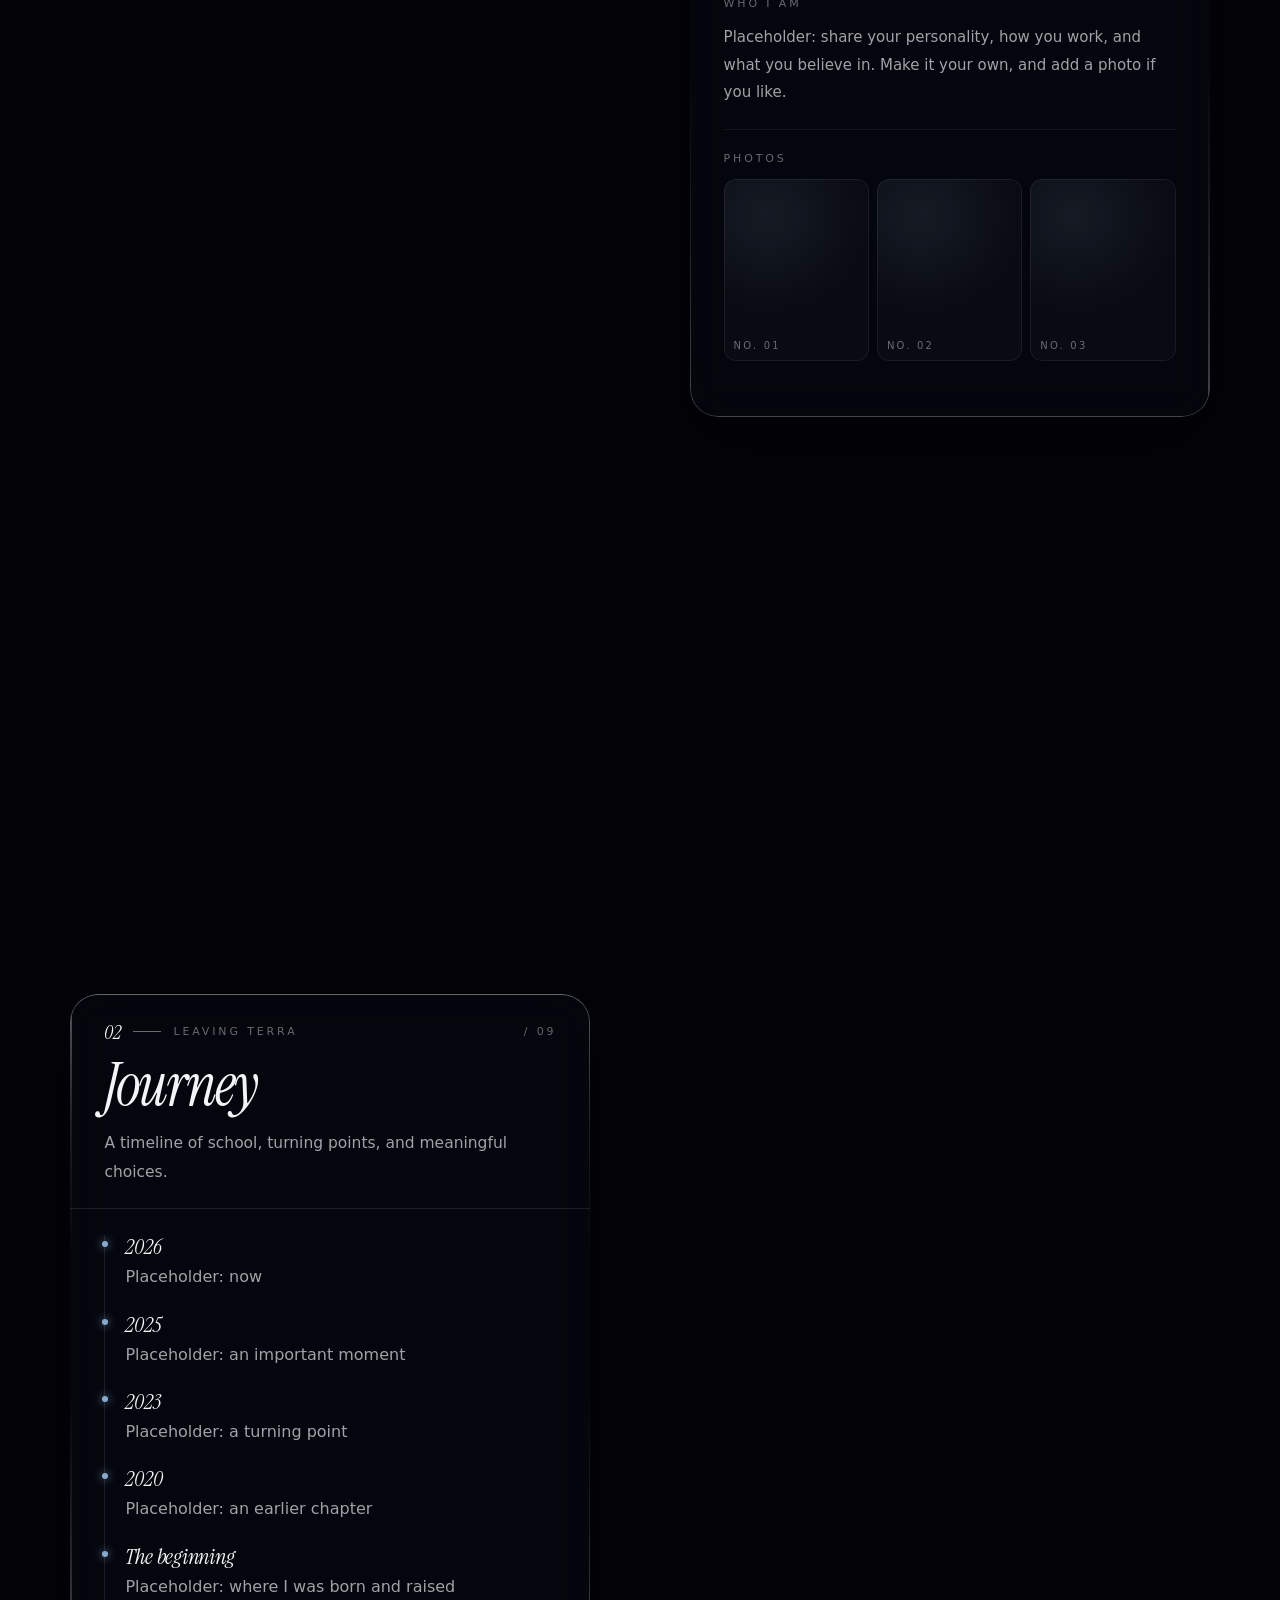
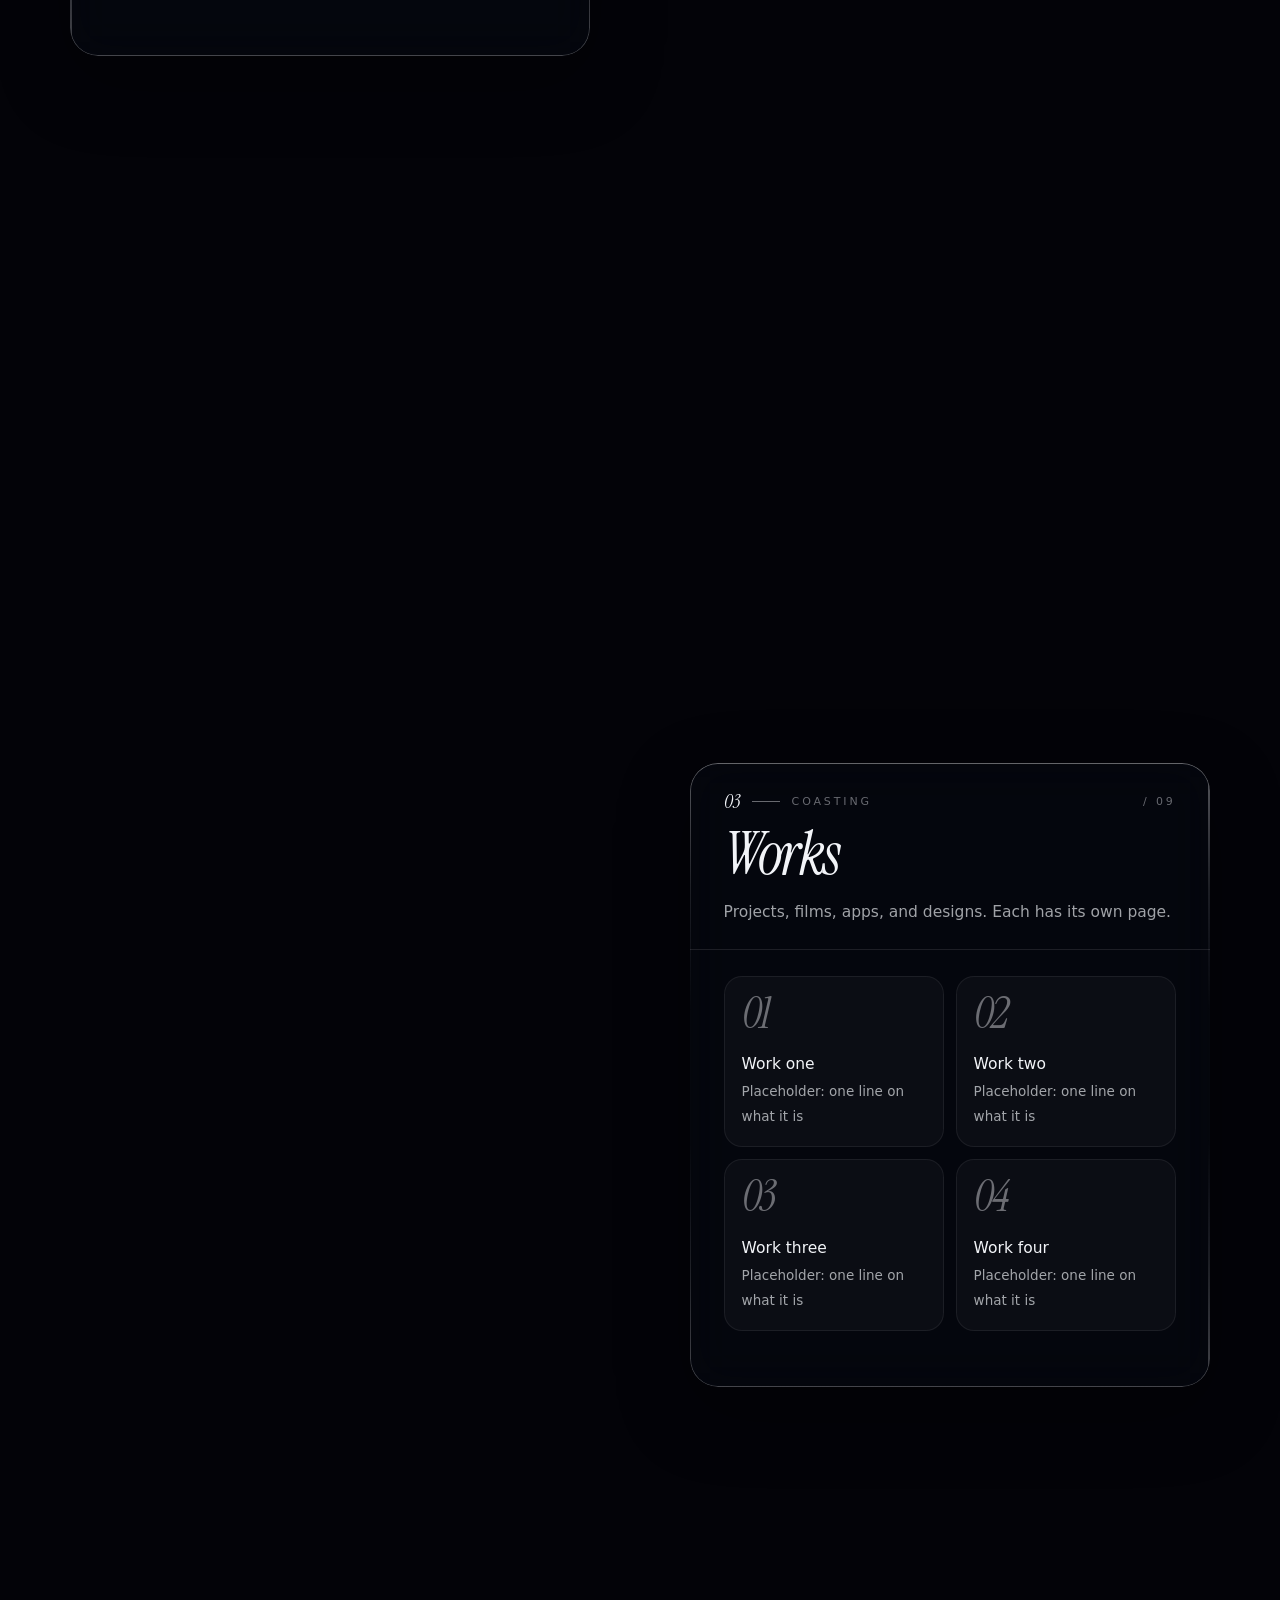
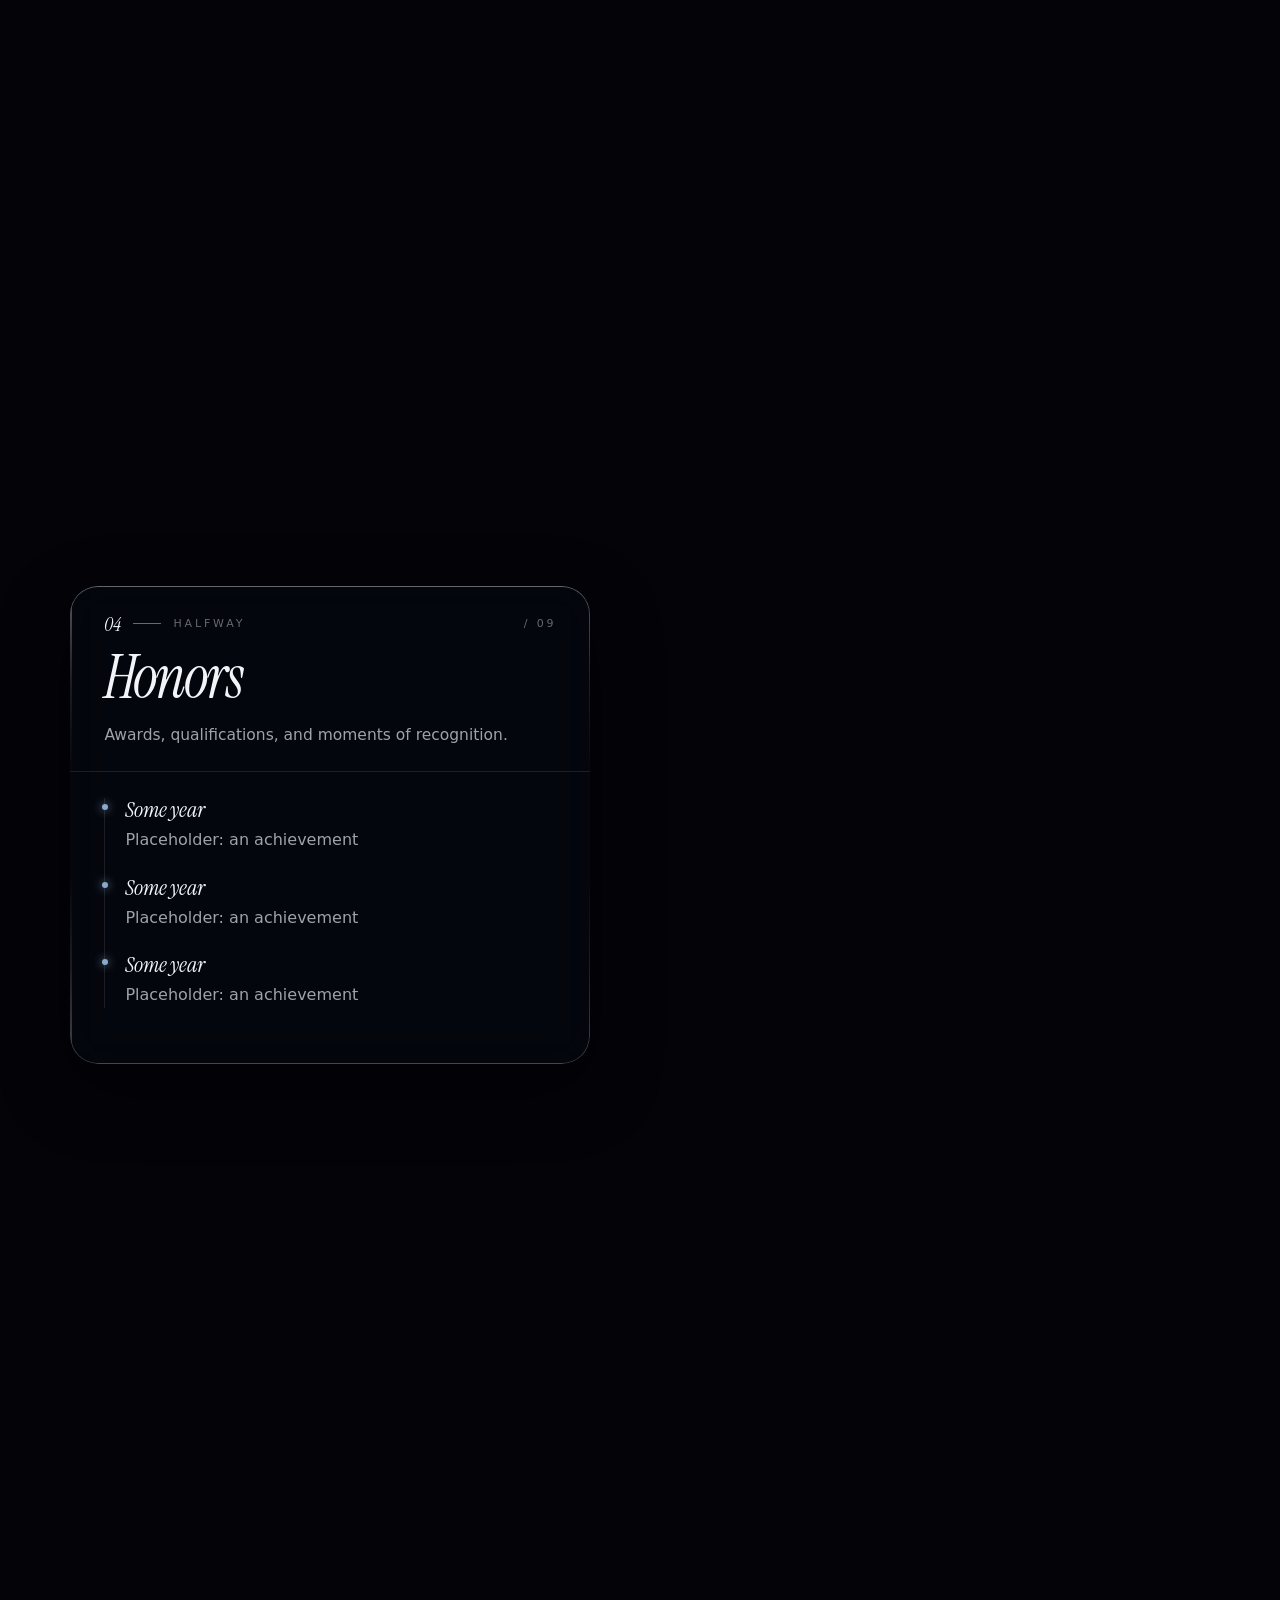
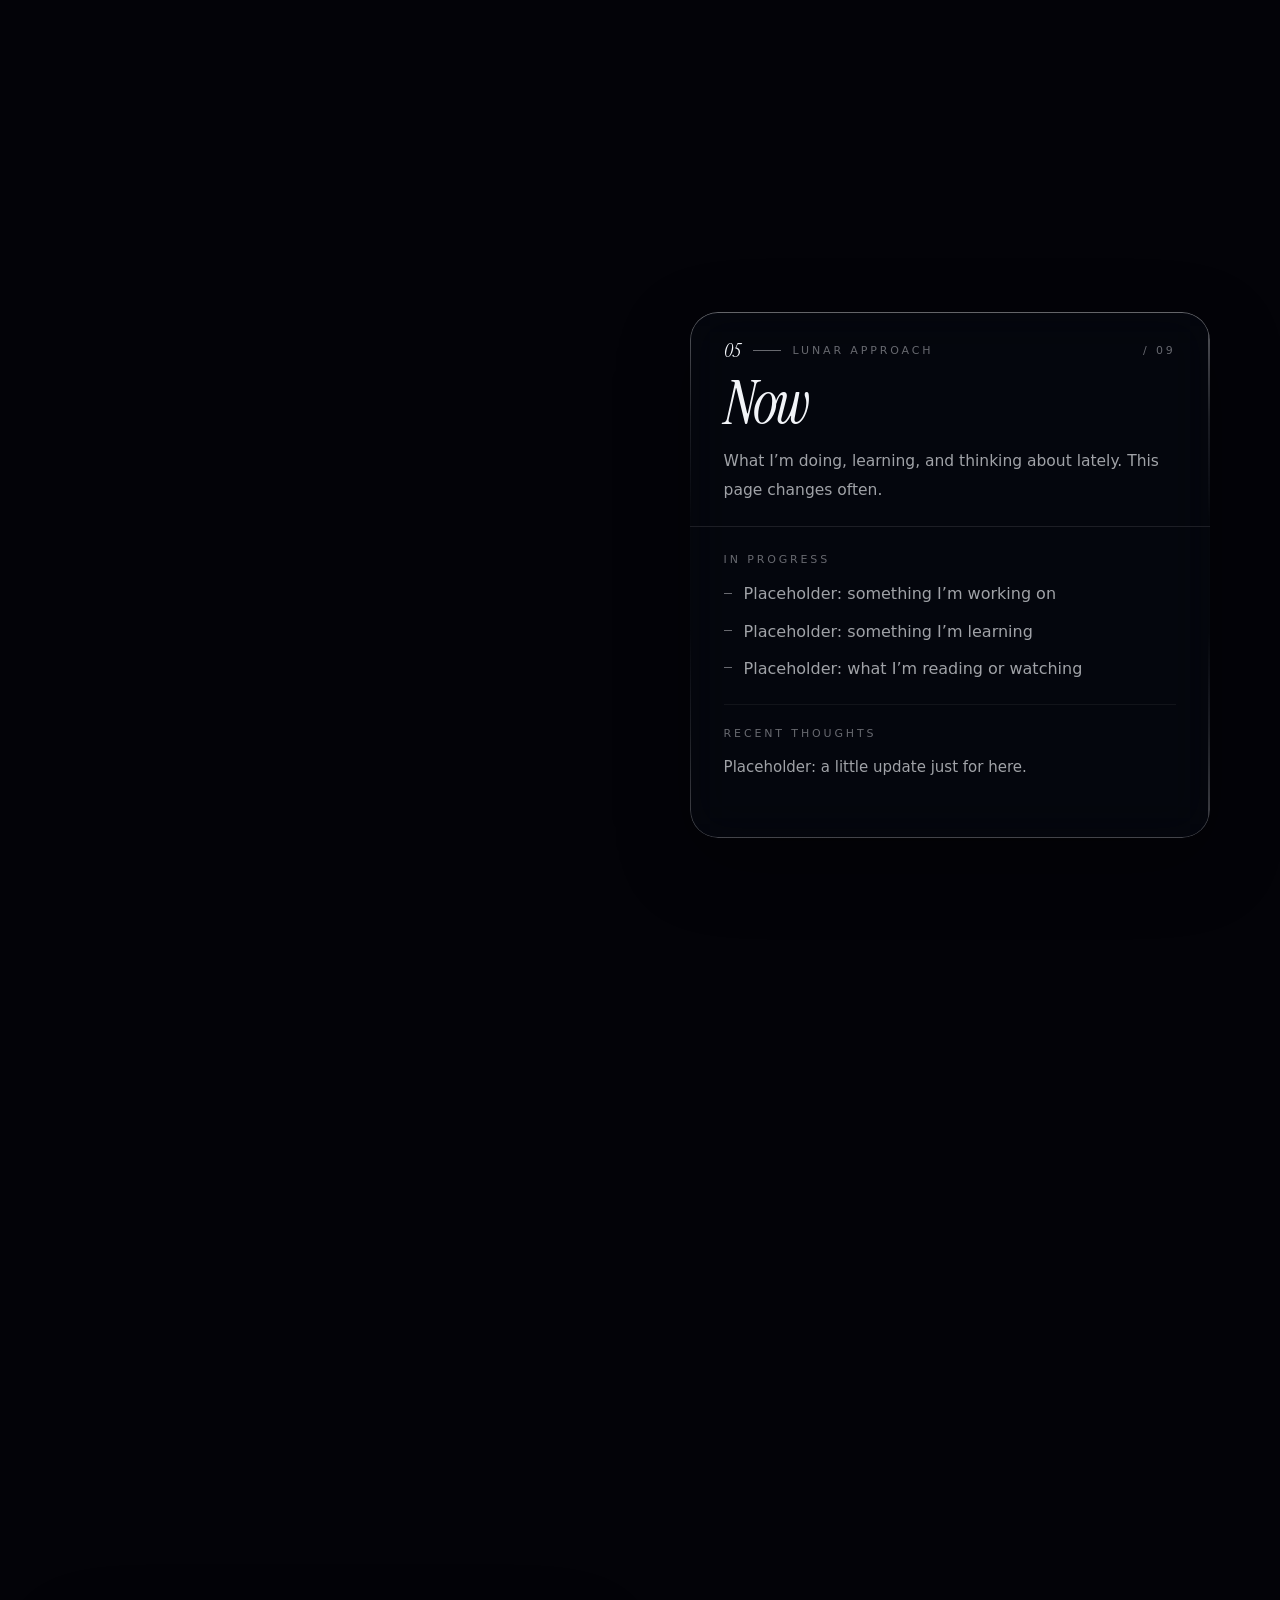
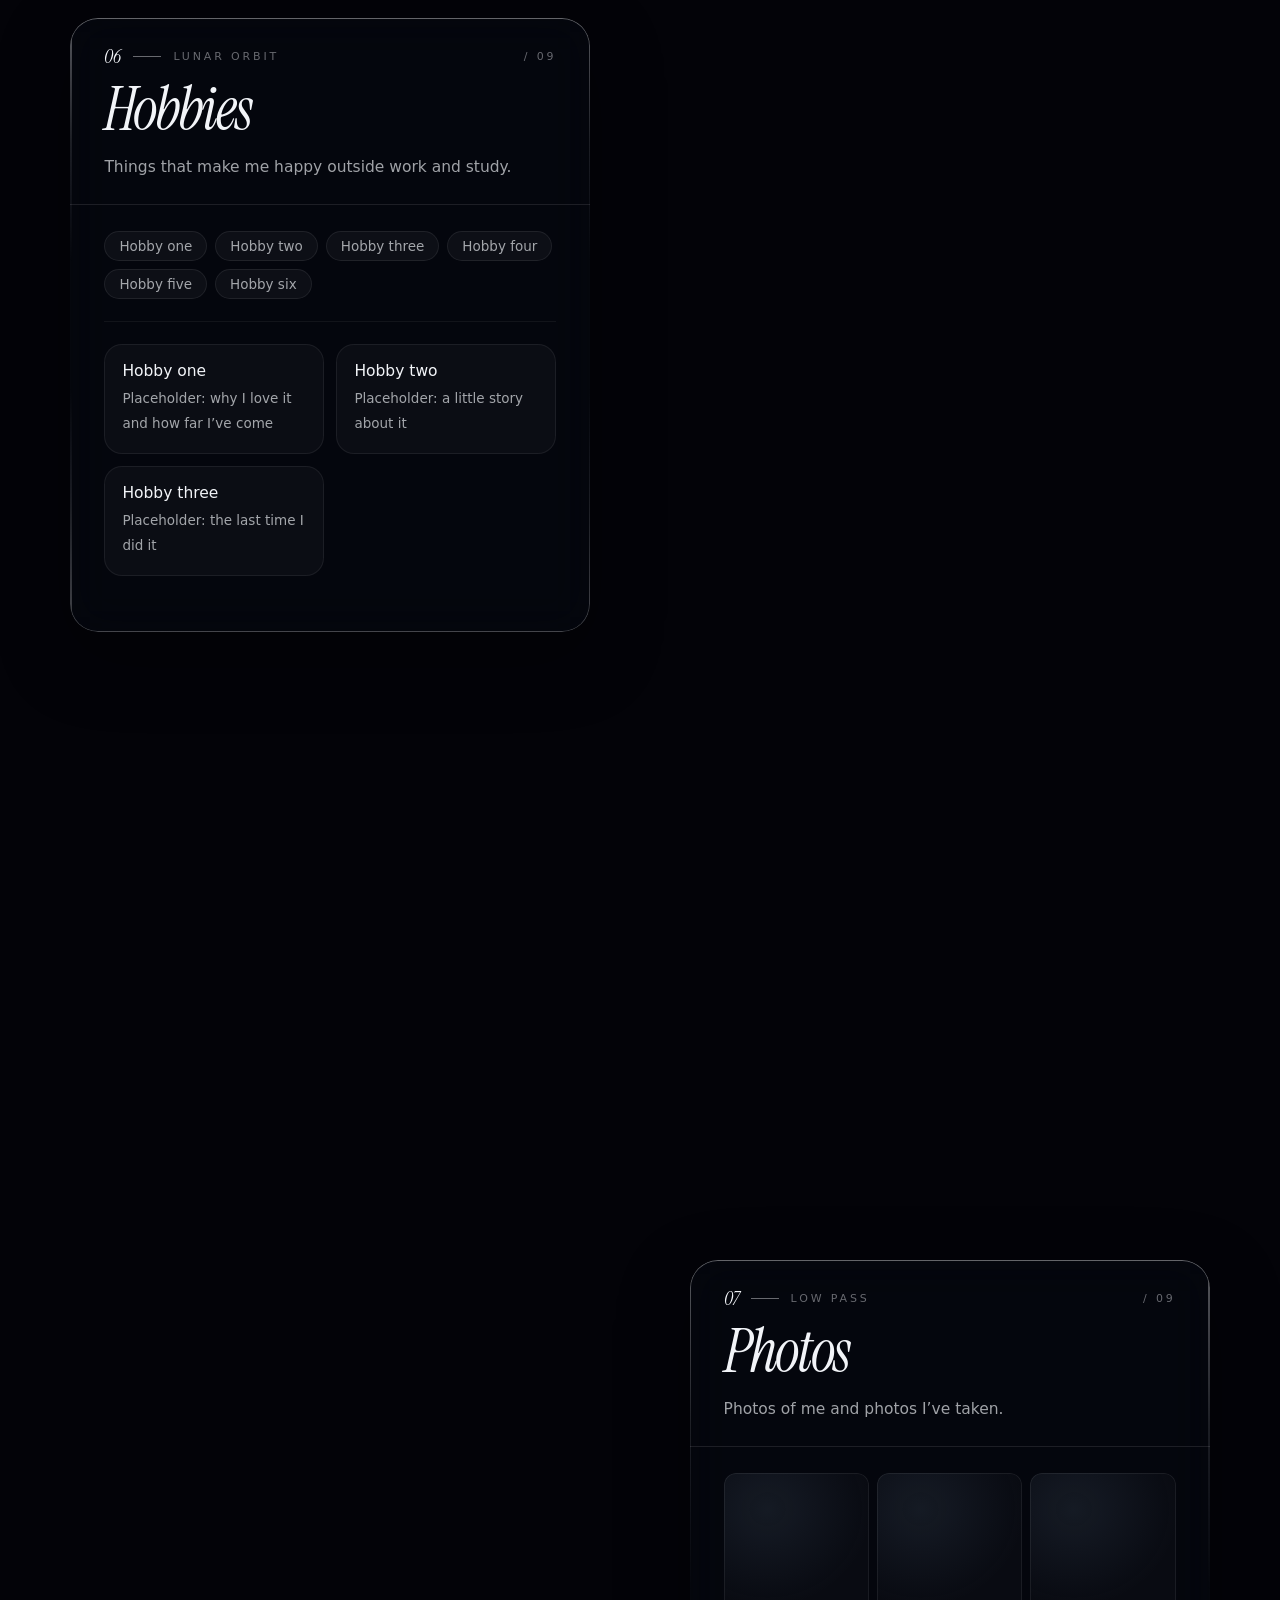
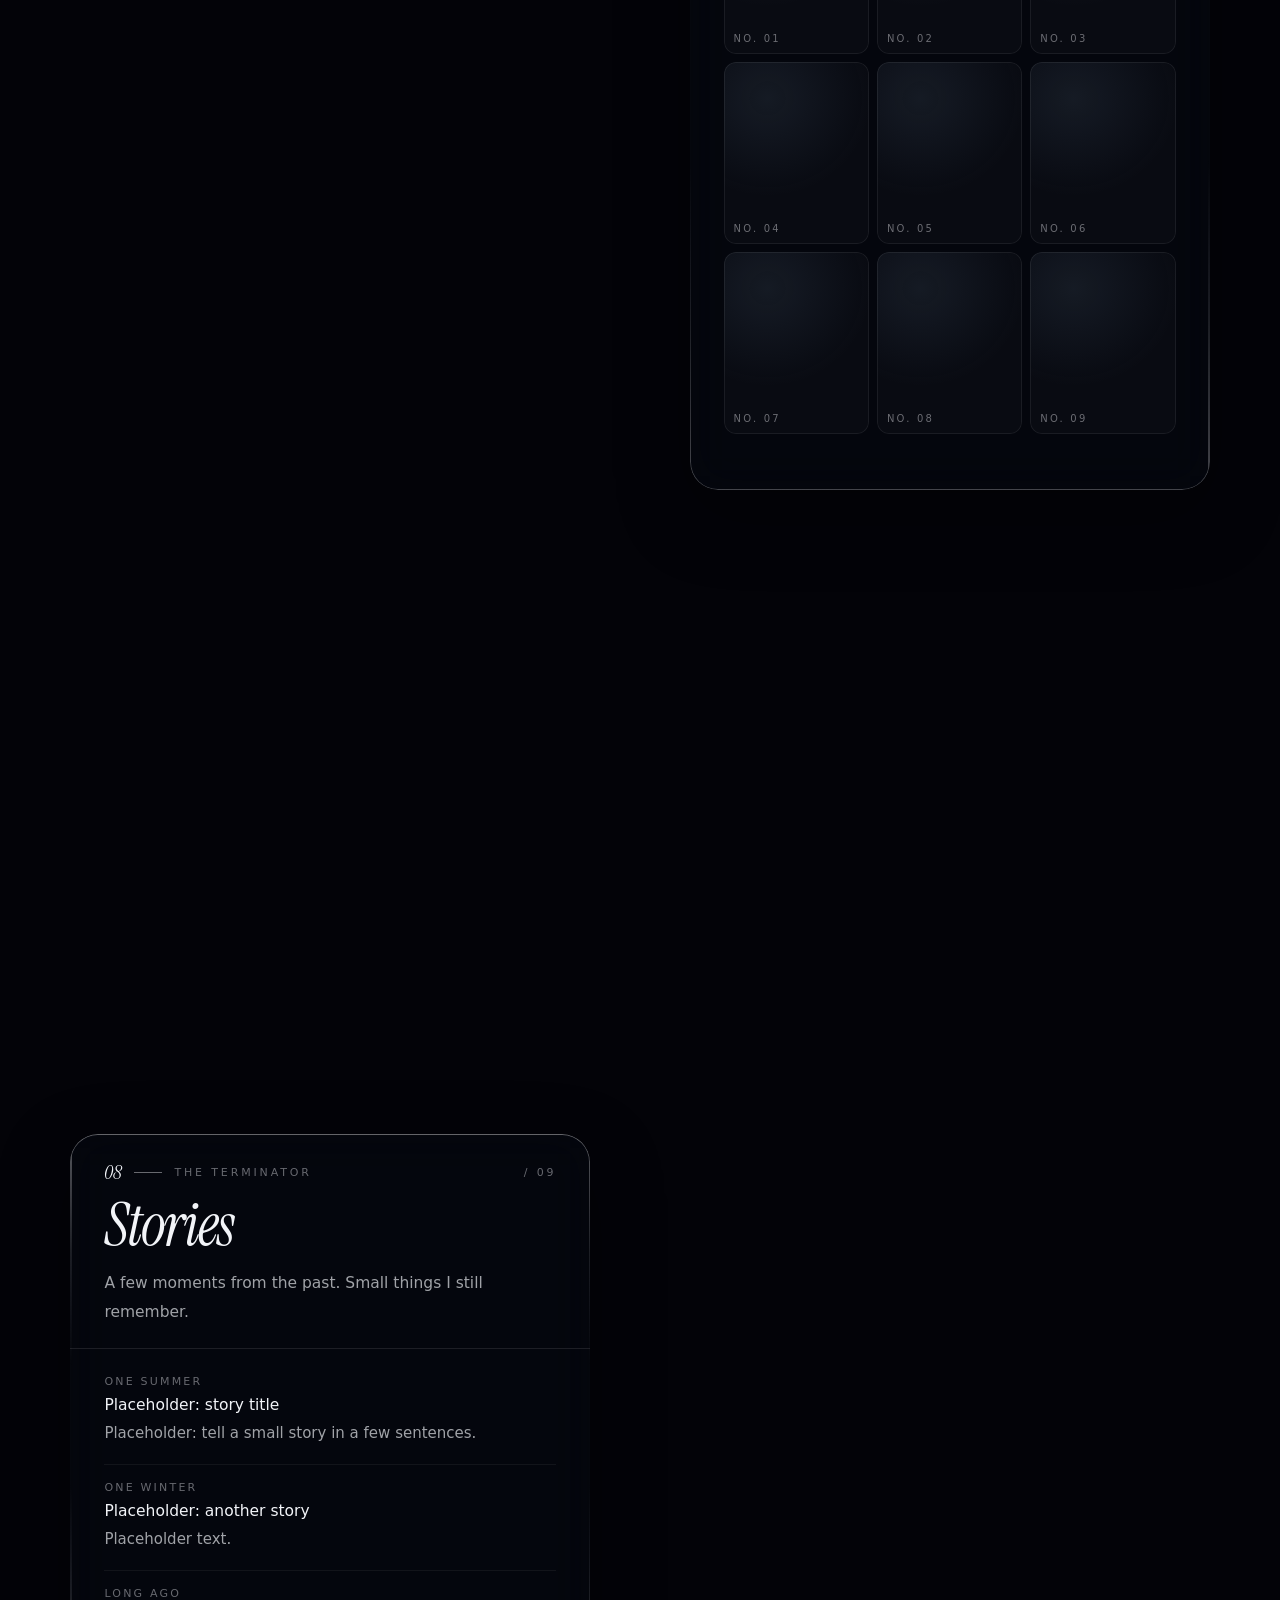
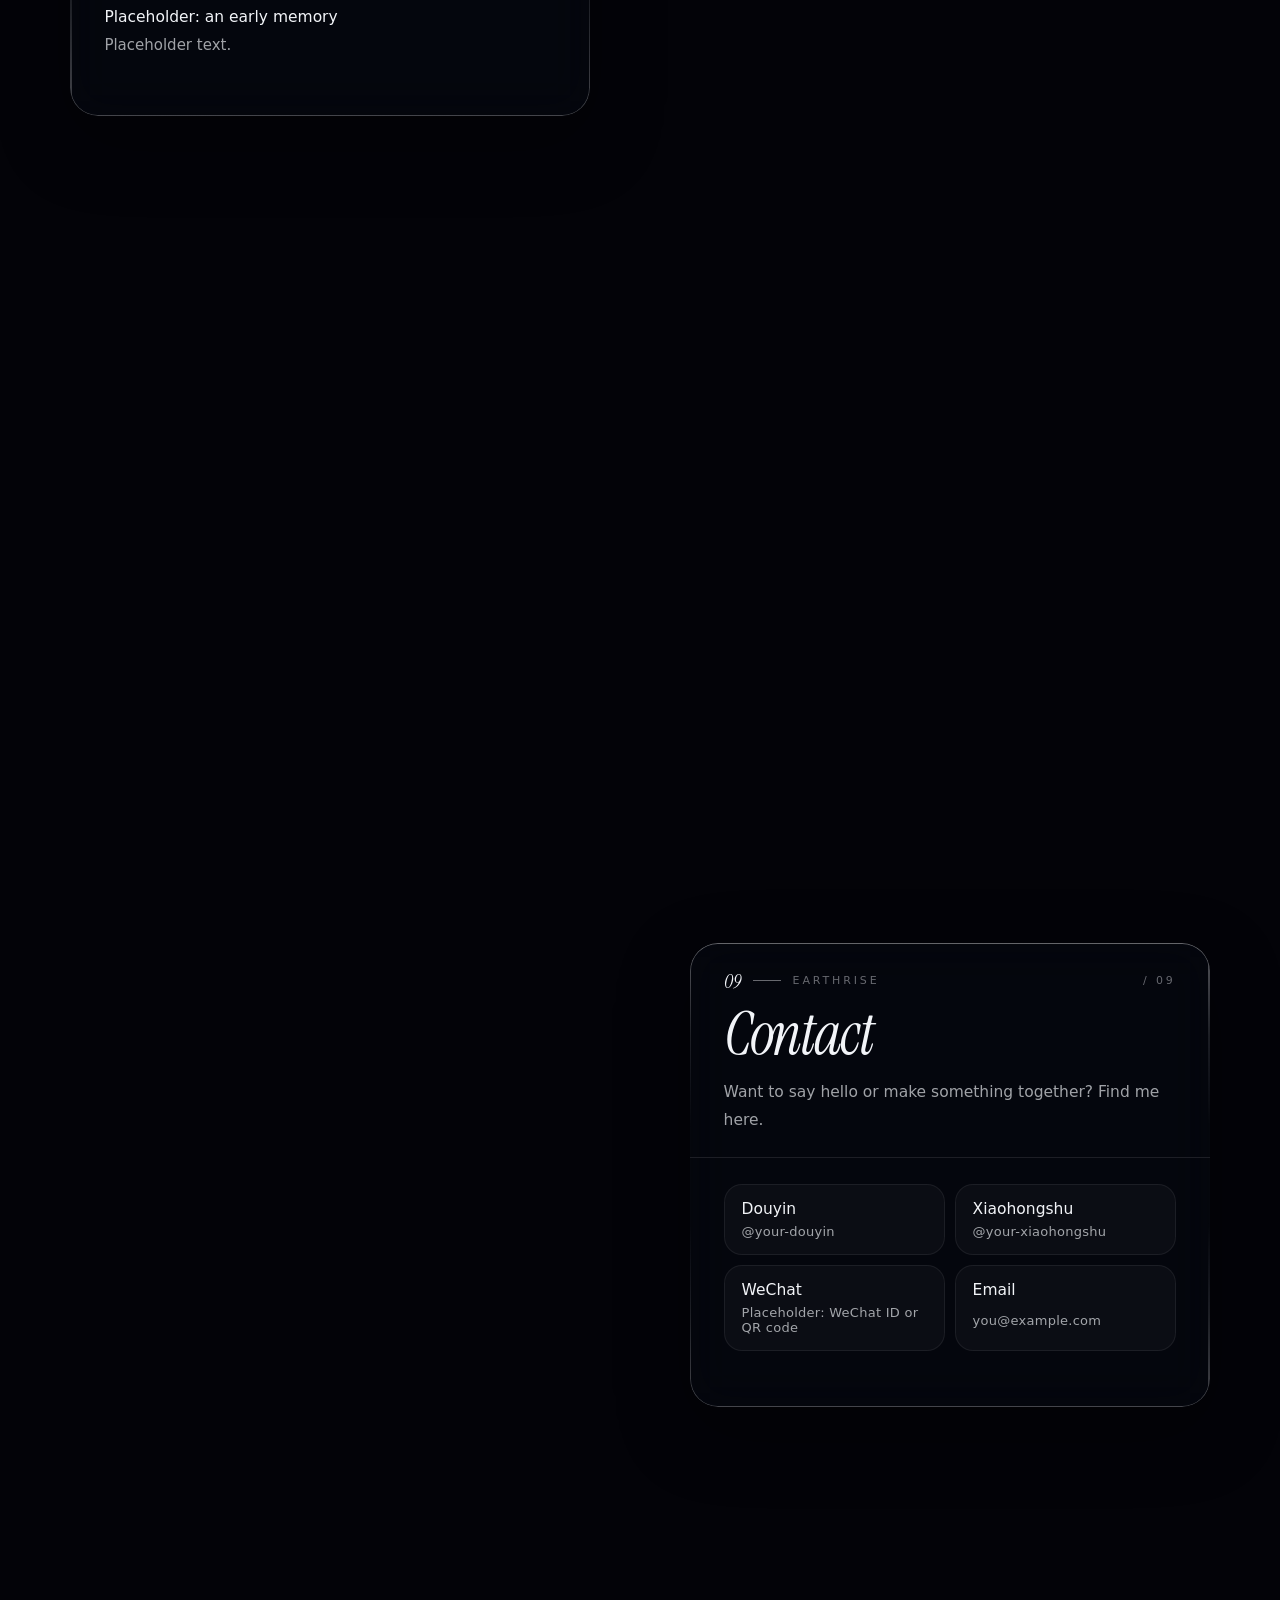
==== commit 7850650f: "交互升级：让网站更好玩 - 首页：曲速星轨、自动驾驶（空格）、↑↓ 切站、航行日志（集齐九站有彩蛋）、可拖动的地球和月球 - 星系页：拖动旋转、滚轮或双指缩放、按住太阳让时间加速、悬停放大 - 两页首" ====
--- a/index.html
+++ b/index.html
@@ -14,8 +14,10 @@
 <style>
   html, body { height: auto; }
   body { overflow-x: clip; overflow-y: auto; }
-  canvas#space { pointer-events: none; }
-  #voyage { position: relative; z-index: 1; }
+  canvas#space { pointer-events: auto; touch-action: pan-y; }
+  #voyage { position: relative; z-index: 1; pointer-events: none; }
+  .leg { pointer-events: none; }
+  .leg .panel, .hero-inner { pointer-events: auto; }
 
   /* 导航：左边一枚玻璃圆片 + 名字，右边一条玻璃药丸 */
   .top { position: fixed; z-index: 6; top: 0; left: 0; right: 0; padding: 22px clamp(18px, 3.4vw, 48px); display: flex; justify-content: space-between; align-items: center; pointer-events: none; }
@@ -91,6 +93,37 @@
     .hud .num { font-size: 24px; } .hud .label { font-size: 9.5px; letter-spacing: .2em; }
   }
 </style>
+<style>
+  .flight-controls { position: relative; min-width: 0; }
+  #autopilot { position: absolute; bottom: 39px; left: 50%; transform: translateX(-50%); height: 40px; padding: 0 18px; border-radius: 999px; display: flex; align-items: center; gap: 9px; white-space: nowrap; pointer-events: auto; font-size: 13px; }
+  #autopilot kbd { opacity: .6; font: inherit; font-size: 10px; border: 1px solid var(--line); padding: 3px 5px; border-radius: 4px; }
+  #log-label { position: absolute; bottom: 12px; right: 0; white-space: nowrap; }
+  .hud .bar .stop-dot { width: 5px; height: 5px; top: -2px; margin-left: -2.5px; background: rgba(255,255,255,.25); box-shadow: none; }
+  .hud .bar .stop-dot.visited { background: #f2f4f8; box-shadow: 0 0 10px var(--accent); }
+  .stop-dot.just-lit { animation: log-light 600ms var(--ease); }
+  @keyframes log-light { from { transform: scale(1.6); } 65% { transform: scale(.9); } to { transform: scale(1); } }
+  .flight-hint { margin-top: 22px; max-width: 36em; font-size: 10px; letter-spacing: .12em; line-height: 1.9; text-wrap: balance; }
+  #completion { position: fixed; z-index: 7; left: 50%; bottom: 145px; transform: translateX(-50%); width: calc(100% - 32px); max-width: 420px; padding: 28px; border-radius: 24px; background: rgba(8,10,20,.86); }
+  #completion[hidden] { display: none; }
+  #completion h2 { font-size: 30px; margin: 14px 0 10px; }
+  #completion p { color: var(--dim); font-size: 14px; }
+  #completion .actions { display: flex; align-items: center; gap: 24px; margin-top: 24px; }
+  #completion button { min-height: 44px; } #completion .btn { padding: 0 22px; }
+  .meteor-layer { position: fixed; inset: 0; z-index: 0; overflow: hidden; pointer-events: none; }
+  .meteor { position: absolute; height: 1px; background: linear-gradient(90deg,#f2f4f8,rgba(137,170,204,.45),transparent); opacity: 0; animation: meteor-flight var(--duration) linear var(--delay) both; }
+  @keyframes meteor-flight { 0% { transform: translate3d(0,0,0) rotate(-35deg); opacity: 0; } 12%,75% { opacity: 1; } 100% { transform: translate3d(-85vw,60vw,0) rotate(-35deg); opacity: 0; } }
+  @media (max-width: 760px) {
+    .hud { grid-template-columns: 1fr 1fr; padding-top: 10px; row-gap: 0; }
+    .flight-controls { grid-column: 1 / -1; grid-row: 1; height: 82px; margin-bottom: 12px; }
+    #autopilot { height: 44px; bottom: 38px; } #autopilot kbd { display: none; }
+    .hud .bar { position: absolute; bottom: 0; width: 100%; margin-bottom: 0; }
+    #log-label { bottom: 10px; }
+    .flight-hint { max-width: 27em; margin-top: 12px; }
+    .hero .ctas .link, .top nav a, .top nav button { min-height: 44px; }
+    #completion { bottom: 185px; padding: 24px; }
+  }
+  @media (prefers-reduced-motion: reduce) { *, *::before, *::after { animation: none !important; transition: none !important; } }
+</style>
 </head>
 <body>
 <canvas id="space"></canvas>
@@ -105,11 +138,12 @@
 <main id="voyage"></main>
 <div class="pin" id="pin"></div>
 <nav class="rail appear appear--fade" style="--d:1.3s" id="rail" aria-label="航线"></nav>
-<aside class="hud appear appear--fade" style="--d:1.25s" aria-hidden="true">
+<aside class="hud appear appear--fade" style="--d:1.25s">
   <div><span class="label" id="h-la"></span><b class="num" id="h-from">0</b><em>km</em></div>
-  <div class="bar"><i id="h-bar"></i><b id="h-dot"></b></div>
+  <div class="flight-controls"><button id="autopilot" class="glass glass--thin" type="button" aria-pressed="false"></button><span id="log-label" class="label"></span><div class="bar"><i id="h-bar"></i><span id="log-dots"></span><b id="h-dot"></b></div></div>
   <div class="r"><span class="label" id="h-lb"></span><b class="num" id="h-to">384,400</b><em>km</em></div>
 </aside>
+<section id="completion" class="glass" hidden aria-live="polite" aria-labelledby="completion-title"><span class="label" id="completion-label"></span><h2 class="display" id="completion-title"></h2><p id="completion-subtitle"></p><div class="actions"><button class="btn" id="back-earth" type="button"></button><button class="link" id="close-completion" type="button"></button></div></section>
 
 <div class="loader" aria-hidden="true">
   <span class="label">T-minus</span>
